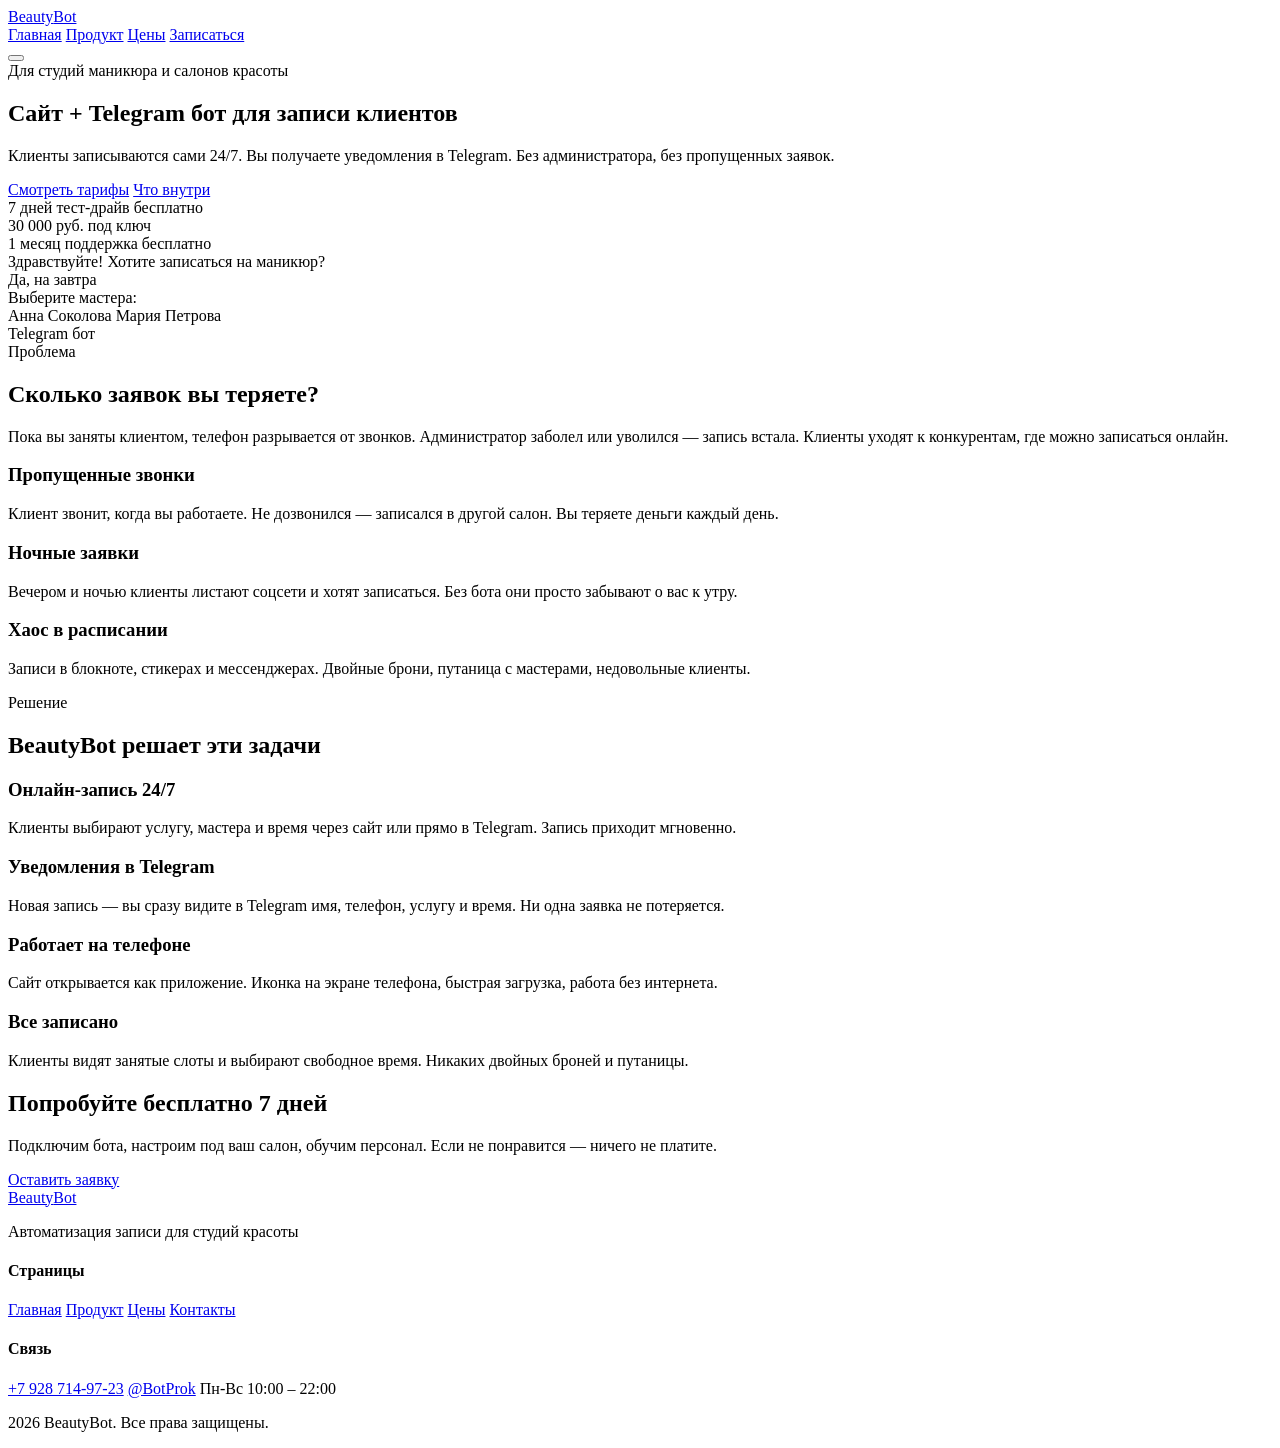
==== index.html @ d637eea0 "Create index.html" ====
<!DOCTYPE html>
<html lang="ru">
<head>
    <meta charset="UTF-8">
    <meta name="viewport" content="width=device-width, initial-scale=1.0, maximum-scale=5.0, user-scalable=yes">
    <title>BeautyBot — Сайт и бот для студии маникюра</title>
    <meta name="description" content="Готовое решение для студий маникюра: сайт + Telegram бот + онлайн-запись. От 30 000 руб. под ключ.">
    <link rel="preconnect" href="https://fonts.googleapis.com">
    <link rel="preconnect" href="https://fonts.gstatic.com" crossorigin>
    <link href="https://fonts.googleapis.com/css2?family=Inter:opsz,wght@14..32,300;14..32,400;14..32,500;14..32,600;14..32,700;14..32,800&display=swap" rel="stylesheet">
    <link rel="stylesheet" href="styles.css">
</head>
<body>
    <header class="header" id="header">
        <div class="container header__inner">
            <a href="index.html" class="logo">Beauty<span class="logo--accent">Bot</span></a>
            <nav class="nav" id="nav">
                <a href="index.html" class="nav__link active">Главная</a>
                <a href="product.html" class="nav__link">Продукт</a>
                <a href="pricing.html" class="nav__link">Цены</a>
                <a href="contact.html" class="nav__link nav__link--cta">Записаться</a>
            </nav>
            <button class="burger" id="burger" aria-label="Меню">
                <span></span><span></span><span></span>
            </button>
        </div>
    </header>

    <main>
        <!-- Hero Section -->
        <section class="hero">
            <div class="container hero__grid">
                <div class="hero__content">
                    <span class="hero__badge fade-up">Для студий маникюра и салонов красоты</span>
                    <h1 class="hero__title fade-up delay-1">Сайт + Telegram бот для записи клиентов</h1>
                    <p class="hero__text fade-up delay-2">Клиенты записываются сами 24/7. Вы получаете уведомления в Telegram. Без администратора, без пропущенных заявок.</p>
                    <div class="hero__actions fade-up delay-3">
                        <a href="pricing.html" class="btn btn--primary">Смотреть тарифы</a>
                        <a href="product.html" class="btn btn--outline">Что внутри</a>
                    </div>
                    <div class="hero__stats fade-up delay-4">
                        <div class="hero__stat">
                            <span class="hero__stat-num">7 дней</span>
                            <span class="hero__stat-label">тест-драйв бесплатно</span>
                        </div>
                        <div class="hero__stat">
                            <span class="hero__stat-num">30 000 руб.</span>
                            <span class="hero__stat-label">под ключ</span>
                        </div>
                        <div class="hero__stat">
                            <span class="hero__stat-num">1 месяц</span>
                            <span class="hero__stat-label">поддержка бесплатно</span>
                        </div>
                    </div>
                </div>
                <div class="hero__visual fade-up delay-2">
                    <div class="hero__mockup">
                        <div class="mockup-phone">
                            <div class="mockup-screen">
                                <div class="mockup-topbar"></div>
                                <div class="mockup-chat">
                                    <div class="mockup-msg mockup-msg--bot">Здравствуйте! Хотите записаться на маникюр?</div>
                                    <div class="mockup-msg mockup-msg--user">Да, на завтра</div>
                                    <div class="mockup-msg mockup-msg--bot">Выберите мастера:</div>
                                    <div class="mockup-msg mockup-msg--bot mockup-msg--options">
                                        <span>Анна Соколова</span>
                                        <span>Мария Петрова</span>
                                    </div>
                                </div>
                            </div>
                        </div>
                        <div class="mockup-badge">Telegram бот</div>
                    </div>
                </div>
            </div>
        </section>

        <!-- Problems Section -->
        <section class="section">
            <div class="container">
                <div class="section__header fade-up">
                    <span class="section__tag">Проблема</span>
                    <h2 class="section__title">Сколько заявок вы теряете?</h2>
                    <p class="section__subtitle">Пока вы заняты клиентом, телефон разрывается от звонков. Администратор заболел или уволился — запись встала. Клиенты уходят к конкурентам, где можно записаться онлайн.</p>
                </div>
                <div class="problems-grid fade-up">
                    <div class="problem-card">
                        <h3 class="problem-card__title">Пропущенные звонки</h3>
                        <p>Клиент звонит, когда вы работаете. Не дозвонился — записался в другой салон. Вы теряете деньги каждый день.</p>
                    </div>
                    <div class="problem-card">
                        <h3 class="problem-card__title">Ночные заявки</h3>
                        <p>Вечером и ночью клиенты листают соцсети и хотят записаться. Без бота они просто забывают о вас к утру.</p>
                    </div>
                    <div class="problem-card">
                        <h3 class="problem-card__title">Хаос в расписании</h3>
                        <p>Записи в блокноте, стикерах и мессенджерах. Двойные брони, путаница с мастерами, недовольные клиенты.</p>
                    </div>
                </div>
            </div>
        </section>

        <!-- Solution Section -->
        <section class="section section--dark">
            <div class="container">
                <div class="section__header fade-up">
                    <span class="section__tag section__tag--light">Решение</span>
                    <h2 class="section__title section__title--light">BeautyBot решает эти задачи</h2>
                </div>
                <div class="features-grid fade-up">
                    <div class="feature-card">
                        <h3>Онлайн-запись 24/7</h3>
                        <p>Клиенты выбирают услугу, мастера и время через сайт или прямо в Telegram. Запись приходит мгновенно.</p>
                    </div>
                    <div class="feature-card">
                        <h3>Уведомления в Telegram</h3>
                        <p>Новая запись — вы сразу видите в Telegram имя, телефон, услугу и время. Ни одна заявка не потеряется.</p>
                    </div>
                    <div class="feature-card">
                        <h3>Работает на телефоне</h3>
                        <p>Сайт открывается как приложение. Иконка на экране телефона, быстрая загрузка, работа без интернета.</p>
                    </div>
                    <div class="feature-card">
                        <h3>Все записано</h3>
                        <p>Клиенты видят занятые слоты и выбирают свободное время. Никаких двойных броней и путаницы.</p>
                    </div>
                </div>
            </div>
        </section>

        <!-- CTA Section -->
        <section class="section">
            <div class="container">
                <div class="cta-block fade-up">
                    <h2 class="cta-block__title">Попробуйте бесплатно 7 дней</h2>
                    <p class="cta-block__text">Подключим бота, настроим под ваш салон, обучим персонал. Если не понравится — ничего не платите.</p>
                    <a href="contact.html" class="btn btn--primary btn--lg">Оставить заявку</a>
                </div>
            </div>
        </section>
    </main>

    <footer class="footer">
        <div class="container footer__inner">
            <div class="footer__brand">
                <a href="index.html" class="logo">Beauty<span class="logo--accent">Bot</span></a>
                <p>Автоматизация записи для студий красоты</p>
            </div>
            <div class="footer__links">
                <div class="footer__col">
                    <h4>Страницы</h4>
                    <a href="index.html">Главная</a>
                    <a href="product.html">Продукт</a>
                    <a href="pricing.html">Цены</a>
                    <a href="contact.html">Контакты</a>
                </div>
                <div class="footer__col">
                    <h4>Связь</h4>
                    <a href="tel:+79287149723">+7 928 714-97-23</a>
                    <a href="https://t.me/BotProk" target="_blank">@BotProk</a>
                    <span>Пн-Вс 10:00 – 22:00</span>
                </div>
            </div>
        </div>
        <div class="footer__bottom">
            <div class="container">
                <p>2026 BeautyBot. Все права защищены.</p>
            </div>
        </div>
    </footer>

    <script src="script.js"></script>
</body>
</html>
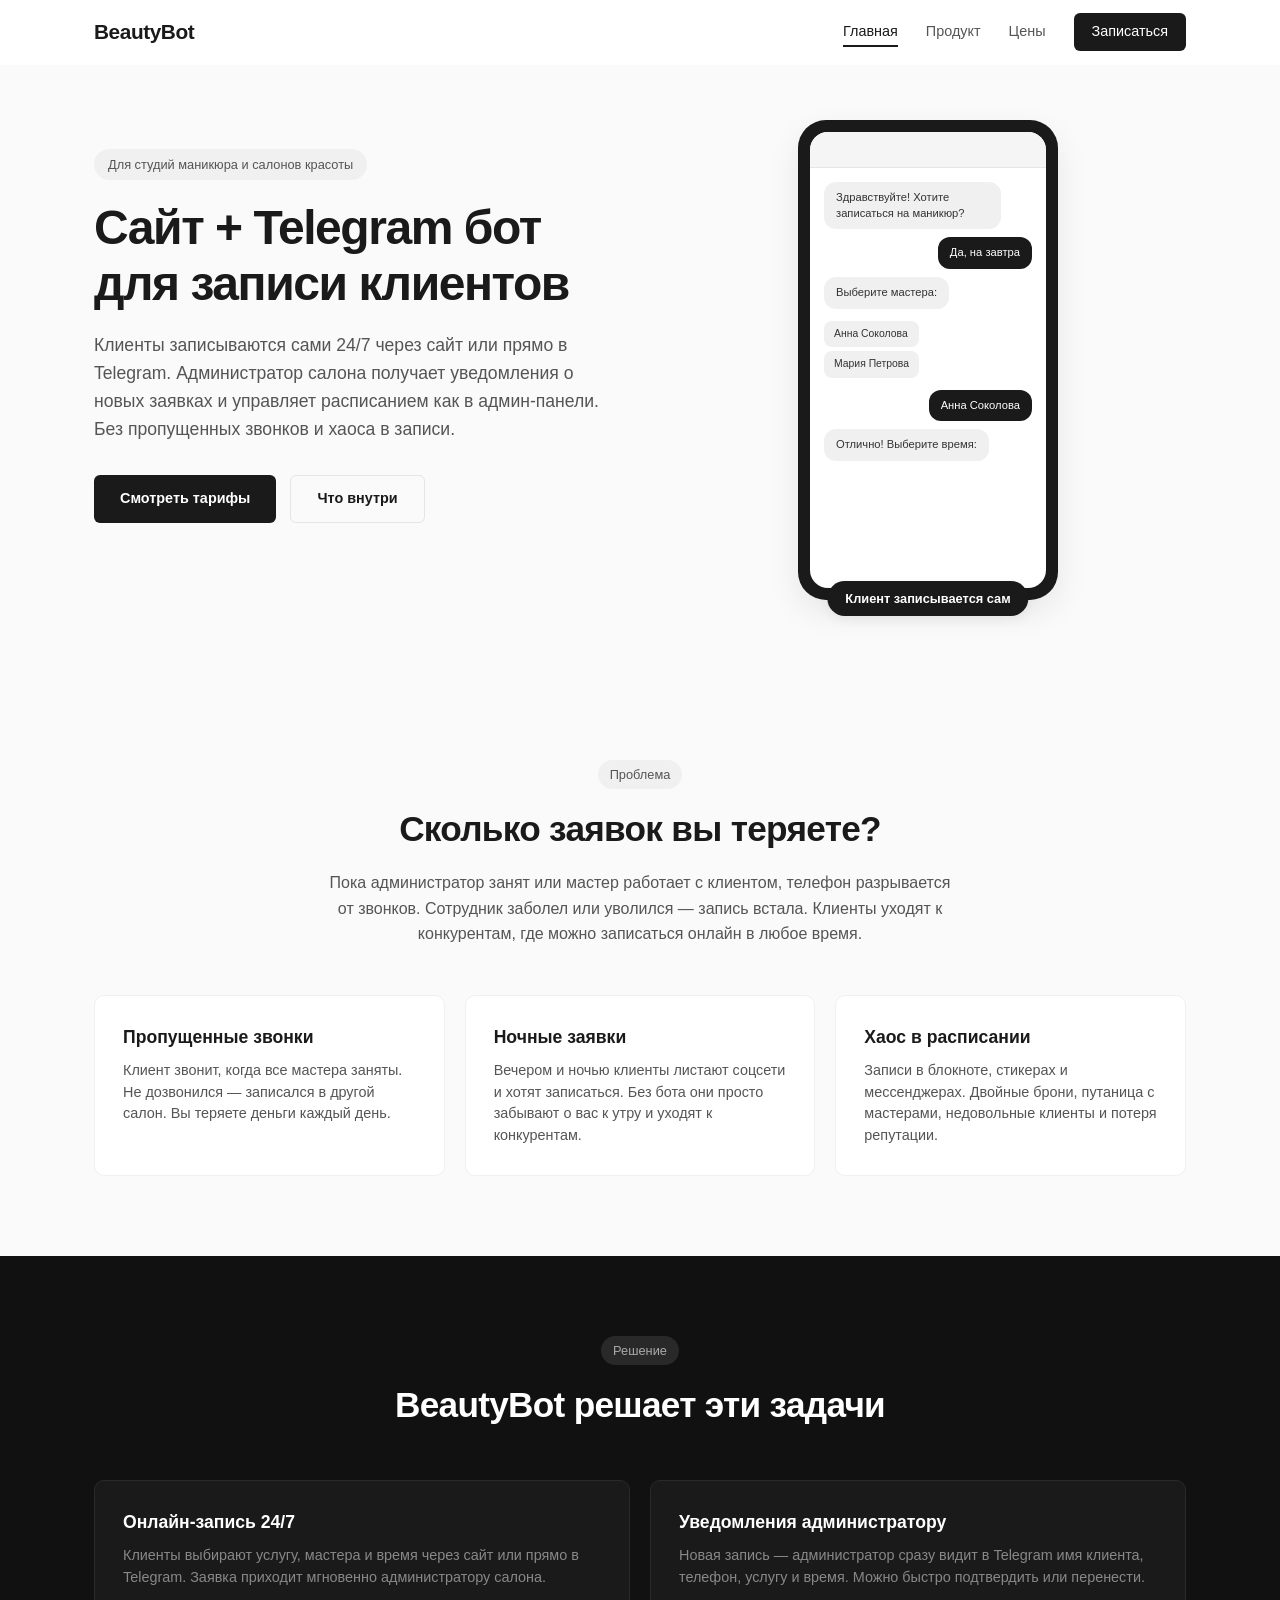
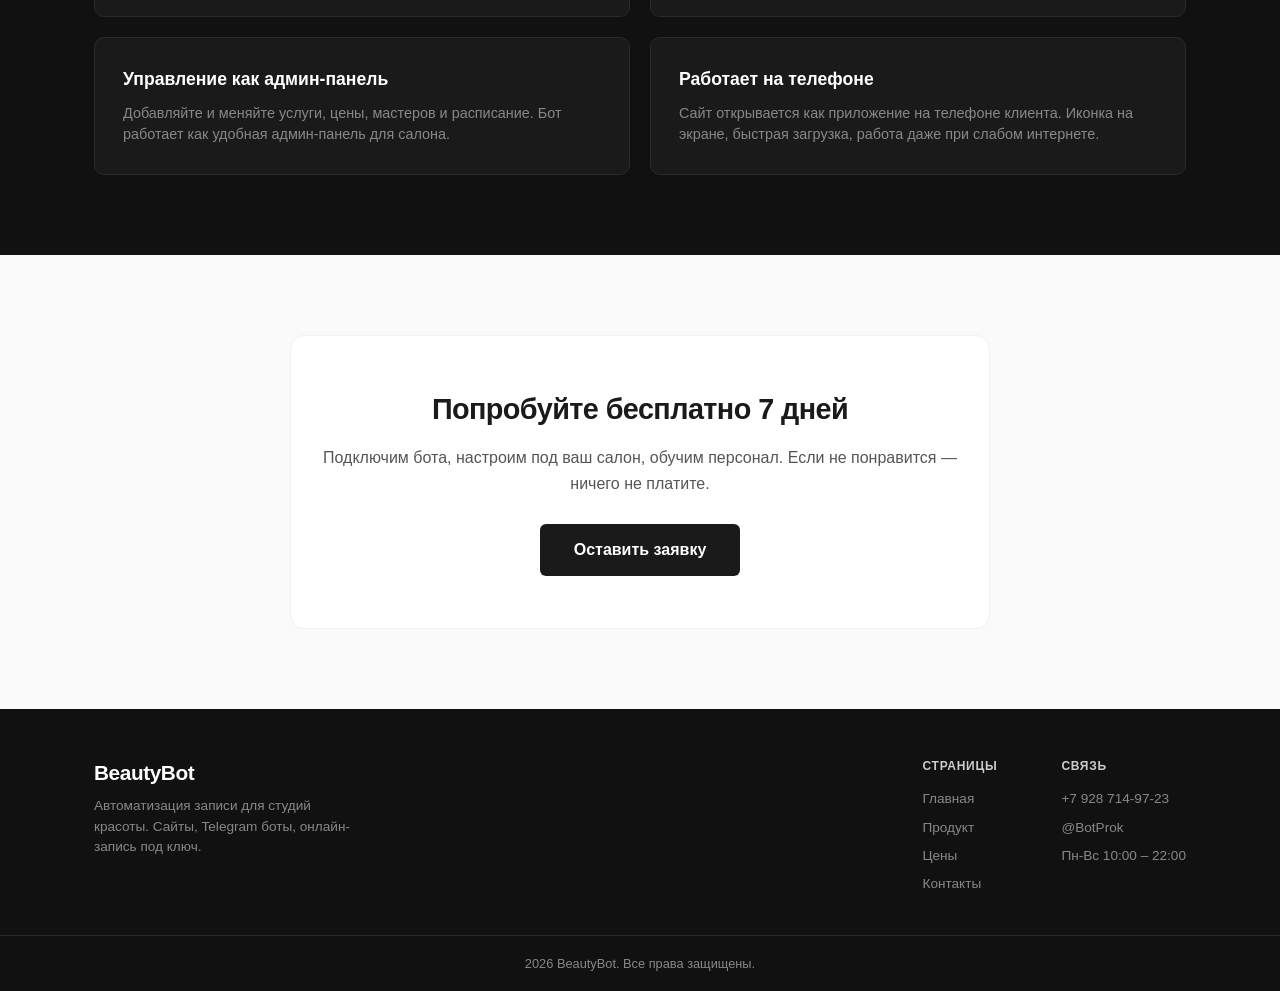
==== commit db93593e: "Update index.html" ====
--- a/index.html
+++ b/index.html
@@ -32,25 +32,11 @@
             <div class="container hero__grid">
                 <div class="hero__content">
                     <span class="hero__badge fade-up">Для студий маникюра и салонов красоты</span>
-                    <h1 class="hero__title fade-up delay-1">Сайт + Telegram бот для записи клиентов</h1>
-                    <p class="hero__text fade-up delay-2">Клиенты записываются сами 24/7. Вы получаете уведомления в Telegram. Без администратора, без пропущенных заявок.</p>
+                    <h1 class="hero__title fade-up delay-1">Сайт + Telegram бот<br>для записи клиентов</h1>
+                    <p class="hero__text fade-up delay-2">Клиенты записываются сами 24/7 через сайт или прямо в Telegram. Администратор салона получает уведомления о новых заявках и управляет расписанием как в админ-панели. Без пропущенных звонков и хаоса в записи.</p>
                     <div class="hero__actions fade-up delay-3">
                         <a href="pricing.html" class="btn btn--primary">Смотреть тарифы</a>
                         <a href="product.html" class="btn btn--outline">Что внутри</a>
-                    </div>
-                    <div class="hero__stats fade-up delay-4">
-                        <div class="hero__stat">
-                            <span class="hero__stat-num">7 дней</span>
-                            <span class="hero__stat-label">тест-драйв бесплатно</span>
-                        </div>
-                        <div class="hero__stat">
-                            <span class="hero__stat-num">30 000 руб.</span>
-                            <span class="hero__stat-label">под ключ</span>
-                        </div>
-                        <div class="hero__stat">
-                            <span class="hero__stat-num">1 месяц</span>
-                            <span class="hero__stat-label">поддержка бесплатно</span>
-                        </div>
                     </div>
                 </div>
                 <div class="hero__visual fade-up delay-2">
@@ -66,10 +52,12 @@
                                         <span>Анна Соколова</span>
                                         <span>Мария Петрова</span>
                                     </div>
+                                    <div class="mockup-msg mockup-msg--user">Анна Соколова</div>
+                                    <div class="mockup-msg mockup-msg--bot">Отлично! Выберите время:</div>
                                 </div>
                             </div>
                         </div>
-                        <div class="mockup-badge">Telegram бот</div>
+                        <div class="mockup-badge">Клиент записывается сам</div>
                     </div>
                 </div>
             </div>
@@ -81,20 +69,20 @@
                 <div class="section__header fade-up">
                     <span class="section__tag">Проблема</span>
                     <h2 class="section__title">Сколько заявок вы теряете?</h2>
-                    <p class="section__subtitle">Пока вы заняты клиентом, телефон разрывается от звонков. Администратор заболел или уволился — запись встала. Клиенты уходят к конкурентам, где можно записаться онлайн.</p>
+                    <p class="section__subtitle">Пока администратор занят или мастер работает с клиентом, телефон разрывается от звонков. Сотрудник заболел или уволился — запись встала. Клиенты уходят к конкурентам, где можно записаться онлайн в любое время.</p>
                 </div>
                 <div class="problems-grid fade-up">
                     <div class="problem-card">
                         <h3 class="problem-card__title">Пропущенные звонки</h3>
-                        <p>Клиент звонит, когда вы работаете. Не дозвонился — записался в другой салон. Вы теряете деньги каждый день.</p>
+                        <p>Клиент звонит, когда все мастера заняты. Не дозвонился — записался в другой салон. Вы теряете деньги каждый день.</p>
                     </div>
                     <div class="problem-card">
                         <h3 class="problem-card__title">Ночные заявки</h3>
-                        <p>Вечером и ночью клиенты листают соцсети и хотят записаться. Без бота они просто забывают о вас к утру.</p>
+                        <p>Вечером и ночью клиенты листают соцсети и хотят записаться. Без бота они просто забывают о вас к утру и уходят к конкурентам.</p>
                     </div>
                     <div class="problem-card">
                         <h3 class="problem-card__title">Хаос в расписании</h3>
-                        <p>Записи в блокноте, стикерах и мессенджерах. Двойные брони, путаница с мастерами, недовольные клиенты.</p>
+                        <p>Записи в блокноте, стикерах и мессенджерах. Двойные брони, путаница с мастерами, недовольные клиенты и потеря репутации.</p>
                     </div>
                 </div>
             </div>
@@ -110,19 +98,19 @@
                 <div class="features-grid fade-up">
                     <div class="feature-card">
                         <h3>Онлайн-запись 24/7</h3>
-                        <p>Клиенты выбирают услугу, мастера и время через сайт или прямо в Telegram. Запись приходит мгновенно.</p>
+                        <p>Клиенты выбирают услугу, мастера и время через сайт или прямо в Telegram. Заявка приходит мгновенно администратору салона.</p>
                     </div>
                     <div class="feature-card">
-                        <h3>Уведомления в Telegram</h3>
-                        <p>Новая запись — вы сразу видите в Telegram имя, телефон, услугу и время. Ни одна заявка не потеряется.</p>
+                        <h3>Уведомления администратору</h3>
+                        <p>Новая запись — администратор сразу видит в Telegram имя клиента, телефон, услугу и время. Можно быстро подтвердить или перенести.</p>
+                    </div>
+                    <div class="feature-card">
+                        <h3>Управление как админ-панель</h3>
+                        <p>Добавляйте и меняйте услуги, цены, мастеров и расписание. Бот работает как удобная админ-панель для салона.</p>
                     </div>
                     <div class="feature-card">
                         <h3>Работает на телефоне</h3>
-                        <p>Сайт открывается как приложение. Иконка на экране телефона, быстрая загрузка, работа без интернета.</p>
-                    </div>
-                    <div class="feature-card">
-                        <h3>Все записано</h3>
-                        <p>Клиенты видят занятые слоты и выбирают свободное время. Никаких двойных броней и путаницы.</p>
+                        <p>Сайт открывается как приложение на телефоне клиента. Иконка на экране, быстрая загрузка, работа даже при слабом интернете.</p>
                     </div>
                 </div>
             </div>
@@ -143,8 +131,8 @@
     <footer class="footer">
         <div class="container footer__inner">
             <div class="footer__brand">
-                <a href="index.html" class="logo">Beauty<span class="logo--accent">Bot</span></a>
-                <p>Автоматизация записи для студий красоты</p>
+                <a href="index.html" class="logo footer__logo">Beauty<span class="logo--accent-footer">Bot</span></a>
+                <p>Автоматизация записи для студий красоты. Сайты, Telegram боты, онлайн-запись под ключ.</p>
             </div>
             <div class="footer__links">
                 <div class="footer__col">
--- a/styles.css
+++ b/styles.css
@@ -0,0 +1,1161 @@
+/* ============================================
+   BeautyBot — Основной CSS (общий для всех страниц)
+   ============================================ */
+
+/* --- Reset & Base --- */
+*,
+*::before,
+*::after {
+    margin: 0;
+    padding: 0;
+    box-sizing: border-box;
+}
+
+:root {
+    /* Colors */
+    --color-bg: #FAFAFA;
+    --color-surface: #FFFFFF;
+    --color-text: #1A1A1A;
+    --color-text-secondary: #555555;
+    --color-text-muted: #888888;
+    --color-border: #E5E5E5;
+    --color-border-light: #F0F0F0;
+    --color-accent: #1A1A1A;
+    --color-accent-hover: #333333;
+    --color-dark-bg: #111111;
+    --color-dark-surface: #1A1A1A;
+    --color-dark-text: #CCCCCC;
+    --color-dark-text-muted: #888888;
+    --color-dark-border: #2A2A2A;
+    --color-success: #2E7D32;
+    --color-success-bg: #E8F5E9;
+    --color-error: #C0392B;
+    --color-error-bg: #FFF0F0;
+
+    /* Typography */
+    --font-family: 'Inter', -apple-system, BlinkMacSystemFont, sans-serif;
+
+    /* Spacing */
+    --container-max: 1140px;
+    --container-padding: 24px;
+    --section-gap: 80px;
+
+    /* Effects */
+    --radius-sm: 6px;
+    --radius: 10px;
+    --radius-lg: 14px;
+    --radius-xl: 20px;
+    --transition: 0.25s cubic-bezier(0.4, 0, 0.2, 1);
+    --shadow-sm: 0 1px 3px rgba(0, 0, 0, 0.04);
+    --shadow: 0 4px 12px rgba(0, 0, 0, 0.06);
+    --shadow-lg: 0 12px 32px rgba(0, 0, 0, 0.08);
+}
+
+html {
+    font-size: 16px;
+    -webkit-font-smoothing: antialiased;
+    -moz-osx-font-smoothing: grayscale;
+    scroll-behavior: smooth;
+}
+
+body {
+    font-family: var(--font-family);
+    background: var(--color-bg);
+    color: var(--color-text);
+    line-height: 1.5;
+    display: flex;
+    flex-direction: column;
+    min-height: 100vh;
+}
+
+.container {
+    max-width: var(--container-max);
+    margin: 0 auto;
+    padding: 0 var(--container-padding);
+    width: 100%;
+}
+
+/* --- Header --- */
+.header {
+    position: fixed;
+    top: 0;
+    left: 0;
+    right: 0;
+    z-index: 100;
+    background: rgba(255, 255, 255, 0.92);
+    backdrop-filter: blur(12px);
+    -webkit-backdrop-filter: blur(12px);
+    border-bottom: 1px solid transparent;
+    transition: all var(--transition);
+}
+
+.header.scrolled {
+    border-bottom-color: var(--color-border-light);
+    box-shadow: var(--shadow-sm);
+}
+
+.header__inner {
+    display: flex;
+    justify-content: space-between;
+    align-items: center;
+    height: 64px;
+}
+
+.logo {
+    font-size: 1.3rem;
+    font-weight: 700;
+    letter-spacing: -0.02em;
+    color: var(--color-text);
+    text-decoration: none;
+    transition: opacity var(--transition);
+    white-space: nowrap;
+    z-index: 101;
+}
+
+.logo--accent {
+    color: var(--color-accent);
+    font-weight: 800;
+}
+
+.logo:hover {
+    opacity: 0.75;
+}
+
+/* --- Navigation --- */
+.nav {
+    display: flex;
+    gap: 28px;
+    align-items: center;
+}
+
+.nav__link {
+    color: var(--color-text-secondary);
+    text-decoration: none;
+    font-size: 0.9rem;
+    font-weight: 500;
+    transition: color var(--transition);
+    position: relative;
+    white-space: nowrap;
+}
+
+.nav__link::after {
+    content: '';
+    position: absolute;
+    bottom: -4px;
+    left: 0;
+    width: 0;
+    height: 1.5px;
+    background: var(--color-text);
+    transition: width var(--transition);
+}
+
+.nav__link:hover,
+.nav__link.active {
+    color: var(--color-text);
+}
+
+.nav__link:hover::after,
+.nav__link.active::after {
+    width: 100%;
+}
+
+.nav__link--cta {
+    padding: 8px 18px;
+    background: var(--color-accent);
+    color: #fff;
+    border-radius: var(--radius-sm);
+    transition: all var(--transition);
+}
+
+.nav__link--cta:hover {
+    background: var(--color-accent-hover);
+    color: #fff;
+}
+
+.nav__link--cta::after {
+    display: none;
+}
+
+/* --- Burger Menu --- */
+.burger {
+    display: none;
+    flex-direction: column;
+    gap: 5px;
+    cursor: pointer;
+    z-index: 101;
+    padding: 4px;
+    background: none;
+    border: none;
+    -webkit-tap-highlight-color: transparent;
+}
+
+.burger span {
+    display: block;
+    width: 24px;
+    height: 2px;
+    background: var(--color-text);
+    transition: all 0.3s ease;
+    transform-origin: center;
+    border-radius: 2px;
+}
+
+.burger.active span:nth-child(1) {
+    transform: translateY(7px) rotate(45deg);
+}
+
+.burger.active span:nth-child(2) {
+    opacity: 0;
+    transform: scaleX(0);
+}
+
+.burger.active span:nth-child(3) {
+    transform: translateY(-7px) rotate(-45deg);
+}
+
+/* --- Hero Section --- */
+.hero {
+    padding: 120px 0 80px;
+    overflow: hidden;
+}
+
+.hero__grid {
+    display: grid;
+    grid-template-columns: 1fr 1fr;
+    gap: 60px;
+    align-items: center;
+}
+
+.hero__content {
+    max-width: 560px;
+}
+
+.hero__badge {
+    display: inline-block;
+    padding: 6px 14px;
+    background: var(--color-border-light);
+    border-radius: 20px;
+    font-size: 0.8rem;
+    font-weight: 500;
+    color: var(--color-text-secondary);
+    margin-bottom: 20px;
+}
+
+.hero__title {
+    font-size: 3rem;
+    font-weight: 700;
+    letter-spacing: -0.03em;
+    line-height: 1.15;
+    margin-bottom: 20px;
+    color: var(--color-text);
+}
+
+.hero__text {
+    font-size: 1.1rem;
+    color: var(--color-text-secondary);
+    line-height: 1.6;
+    margin-bottom: 32px;
+}
+
+.hero__actions {
+    display: flex;
+    gap: 14px;
+    flex-wrap: wrap;
+    margin-bottom: 48px;
+}
+
+.hero__stats {
+    display: flex;
+    gap: 32px;
+}
+
+.hero__stat {
+    display: flex;
+    flex-direction: column;
+}
+
+.hero__stat-num {
+    font-size: 1.4rem;
+    font-weight: 700;
+    color: var(--color-text);
+}
+
+.hero__stat-label {
+    font-size: 0.8rem;
+    color: var(--color-text-muted);
+    margin-top: 2px;
+}
+
+/* Hero Visual */
+.hero__visual {
+    display: flex;
+    justify-content: center;
+    align-items: center;
+}
+
+.hero__mockup {
+    position: relative;
+}
+
+.mockup-phone {
+    width: 260px;
+    height: 480px;
+    background: #1A1A1A;
+    border-radius: 28px;
+    padding: 12px;
+    box-shadow: var(--shadow-lg);
+    position: relative;
+}
+
+.mockup-screen {
+    width: 100%;
+    height: 100%;
+    background: #fff;
+    border-radius: 18px;
+    overflow: hidden;
+    display: flex;
+    flex-direction: column;
+}
+
+.mockup-topbar {
+    height: 36px;
+    background: #F5F5F5;
+    border-bottom: 1px solid #E5E5E5;
+}
+
+.mockup-chat {
+    flex: 1;
+    padding: 14px;
+    display: flex;
+    flex-direction: column;
+    gap: 8px;
+    overflow: hidden;
+}
+
+.mockup-msg {
+    padding: 8px 12px;
+    border-radius: 12px;
+    font-size: 0.7rem;
+    max-width: 85%;
+    line-height: 1.4;
+}
+
+.mockup-msg--bot {
+    background: #F0F0F0;
+    align-self: flex-start;
+    color: #333;
+}
+
+.mockup-msg--user {
+    background: #1A1A1A;
+    color: #fff;
+    align-self: flex-end;
+}
+
+.mockup-msg--options {
+    display: flex;
+    flex-direction: column;
+    gap: 4px;
+    background: transparent;
+    padding: 4px 0;
+}
+
+.mockup-msg--options span {
+    padding: 6px 10px;
+    background: #F0F0F0;
+    border-radius: 8px;
+    font-size: 0.65rem;
+    cursor: pointer;
+}
+
+.mockup-badge {
+    position: absolute;
+    bottom: -16px;
+    left: 50%;
+    transform: translateX(-50%);
+    background: var(--color-accent);
+    color: #fff;
+    padding: 8px 18px;
+    border-radius: 20px;
+    font-size: 0.8rem;
+    font-weight: 600;
+    white-space: nowrap;
+    box-shadow: var(--shadow);
+}
+
+/* --- Buttons --- */
+.btn {
+    display: inline-flex;
+    align-items: center;
+    justify-content: center;
+    padding: 12px 26px;
+    font-size: 0.9rem;
+    font-weight: 600;
+    font-family: var(--font-family);
+    border: none;
+    border-radius: var(--radius-sm);
+    cursor: pointer;
+    transition: all var(--transition);
+    text-decoration: none;
+    white-space: nowrap;
+}
+
+.btn--primary {
+    background: var(--color-accent);
+    color: #fff;
+}
+
+.btn--primary:hover {
+    background: var(--color-accent-hover);
+    transform: translateY(-1px);
+    box-shadow: var(--shadow);
+}
+
+.btn--outline {
+    background: transparent;
+    color: var(--color-text);
+    border: 1.5px solid var(--color-border);
+}
+
+.btn--outline:hover {
+    border-color: var(--color-text);
+    background: #F5F5F5;
+}
+
+.btn--lg {
+    padding: 14px 34px;
+    font-size: 1rem;
+}
+
+.btn--block {
+    width: 100%;
+}
+
+/* --- Sections --- */
+.section {
+    padding: var(--section-gap) 0;
+}
+
+.section--dark {
+    background: var(--color-dark-bg);
+    color: #fff;
+}
+
+.section__header {
+    text-align: center;
+    margin-bottom: 48px;
+    max-width: 640px;
+    margin-left: auto;
+    margin-right: auto;
+}
+
+.section__tag {
+    display: inline-block;
+    padding: 5px 12px;
+    background: var(--color-border-light);
+    border-radius: 20px;
+    font-size: 0.8rem;
+    font-weight: 500;
+    color: var(--color-text-secondary);
+    margin-bottom: 14px;
+}
+
+.section__tag--light {
+    background: rgba(255, 255, 255, 0.1);
+    color: #aaa;
+}
+
+.section__title {
+    font-size: 2.2rem;
+    font-weight: 700;
+    letter-spacing: -0.02em;
+    margin-bottom: 14px;
+}
+
+.section__title--light {
+    color: #fff;
+}
+
+.section__subtitle {
+    font-size: 1rem;
+    color: var(--color-text-secondary);
+    line-height: 1.6;
+}
+
+.section__subtitle--light {
+    color: var(--color-dark-text-muted);
+}
+
+/* --- Problems Grid --- */
+.problems-grid {
+    display: grid;
+    grid-template-columns: repeat(3, 1fr);
+    gap: 20px;
+}
+
+.problem-card {
+    background: var(--color-surface);
+    border: 1px solid var(--color-border-light);
+    border-radius: var(--radius);
+    padding: 28px;
+    transition: all var(--transition);
+}
+
+.problem-card:hover {
+    border-color: var(--color-border);
+    box-shadow: var(--shadow);
+    transform: translateY(-2px);
+}
+
+.problem-card__title {
+    font-size: 1.1rem;
+    font-weight: 600;
+    margin-bottom: 10px;
+}
+
+.problem-card p {
+    font-size: 0.9rem;
+    color: var(--color-text-secondary);
+    line-height: 1.5;
+}
+
+/* --- Features Grid --- */
+.features-grid {
+    display: grid;
+    grid-template-columns: repeat(2, 1fr);
+    gap: 20px;
+}
+
+.feature-card {
+    background: var(--color-dark-surface);
+    border: 1px solid var(--color-dark-border);
+    border-radius: var(--radius);
+    padding: 28px;
+    transition: all var(--transition);
+}
+
+.feature-card:hover {
+    border-color: #444;
+    transform: translateY(-2px);
+}
+
+.feature-card h3 {
+    font-size: 1.1rem;
+    font-weight: 600;
+    margin-bottom: 10px;
+    color: #fff;
+}
+
+.feature-card p {
+    font-size: 0.9rem;
+    color: var(--color-dark-text-muted);
+    line-height: 1.5;
+}
+
+/* --- CTA Block --- */
+.cta-block {
+    text-align: center;
+    background: var(--color-surface);
+    border: 1px solid var(--color-border-light);
+    border-radius: var(--radius-lg);
+    padding: 52px 32px;
+    max-width: 700px;
+    margin: 0 auto;
+}
+
+.cta-block__title {
+    font-size: 1.8rem;
+    font-weight: 700;
+    letter-spacing: -0.02em;
+    margin-bottom: 14px;
+}
+
+.cta-block__text {
+    font-size: 1rem;
+    color: var(--color-text-secondary);
+    margin-bottom: 28px;
+    line-height: 1.6;
+}
+
+/* --- Page Header --- */
+.page-header {
+    padding: 120px 0 40px;
+    text-align: center;
+}
+
+.page-header__title {
+    font-size: 2.5rem;
+    font-weight: 700;
+    letter-spacing: -0.03em;
+    margin-bottom: 14px;
+}
+
+.page-header__text {
+    font-size: 1.05rem;
+    color: var(--color-text-secondary);
+    max-width: 500px;
+    margin: 0 auto;
+    line-height: 1.6;
+}
+
+/* --- Product Grid --- */
+.product-grid {
+    display: grid;
+    grid-template-columns: repeat(2, 1fr);
+    gap: 24px;
+}
+
+.product-card {
+    background: var(--color-surface);
+    border: 1px solid var(--color-border-light);
+    border-radius: var(--radius-lg);
+    padding: 32px;
+    transition: all var(--transition);
+}
+
+.product-card:hover {
+    border-color: var(--color-border);
+    box-shadow: var(--shadow);
+    transform: translateY(-2px);
+}
+
+.product-card__num {
+    font-size: 0.8rem;
+    font-weight: 700;
+    color: var(--color-text-muted);
+    margin-bottom: 12px;
+    letter-spacing: 0.05em;
+}
+
+.product-card__title {
+    font-size: 1.3rem;
+    font-weight: 600;
+    margin-bottom: 10px;
+}
+
+.product-card__desc {
+    font-size: 0.9rem;
+    color: var(--color-text-secondary);
+    line-height: 1.5;
+    margin-bottom: 18px;
+}
+
+.product-card__list {
+    list-style: none;
+}
+
+.product-card__list li {
+    position: relative;
+    padding-left: 16px;
+    font-size: 0.85rem;
+    color: var(--color-text-secondary);
+    margin-bottom: 6px;
+}
+
+.product-card__list li::before {
+    content: '';
+    position: absolute;
+    left: 0;
+    top: 8px;
+    width: 6px;
+    height: 6px;
+    background: var(--color-accent);
+    border-radius: 50%;
+}
+
+/* --- Steps Grid --- */
+.steps-grid {
+    display: grid;
+    grid-template-columns: repeat(5, 1fr);
+    gap: 16px;
+}
+
+.step-card {
+    background: var(--color-dark-surface);
+    border: 1px solid var(--color-dark-border);
+    border-radius: var(--radius);
+    padding: 24px 18px;
+    text-align: center;
+    transition: all var(--transition);
+}
+
+.step-card:hover {
+    border-color: #444;
+    transform: translateY(-2px);
+}
+
+.step-card__num {
+    width: 36px;
+    height: 36px;
+    background: var(--color-accent);
+    color: #fff;
+    border-radius: 50%;
+    display: flex;
+    align-items: center;
+    justify-content: center;
+    font-size: 0.85rem;
+    font-weight: 700;
+    margin: 0 auto 14px;
+}
+
+.step-card h3 {
+    font-size: 0.95rem;
+    font-weight: 600;
+    margin-bottom: 8px;
+    color: #fff;
+}
+
+.step-card p {
+    font-size: 0.8rem;
+    color: var(--color-dark-text-muted);
+    line-height: 1.4;
+}
+
+/* --- Pricing --- */
+.pricing-single {
+    max-width: 500px;
+    margin: 0 auto;
+}
+
+.pricing-grid {
+    display: grid;
+    grid-template-columns: repeat(2, 1fr);
+    gap: 24px;
+    max-width: 700px;
+    margin: 0 auto;
+}
+
+.pricing-card {
+    background: var(--color-surface);
+    border: 1px solid var(--color-border-light);
+    border-radius: var(--radius-lg);
+    overflow: hidden;
+    transition: all var(--transition);
+}
+
+.pricing-card:hover {
+    box-shadow: var(--shadow-lg);
+    transform: translateY(-3px);
+}
+
+.pricing-card--featured {
+    border-color: var(--color-accent);
+    box-shadow: var(--shadow);
+}
+
+.pricing-card__header {
+    padding: 28px 24px 20px;
+    text-align: center;
+    border-bottom: 1px solid var(--color-border-light);
+}
+
+.pricing-card__name {
+    font-size: 1rem;
+    font-weight: 600;
+    margin-bottom: 12px;
+}
+
+.pricing-card__price {
+    display: flex;
+    align-items: baseline;
+    justify-content: center;
+    gap: 4px;
+}
+
+.pricing-card__amount {
+    font-size: 2.5rem;
+    font-weight: 800;
+    letter-spacing: -0.02em;
+}
+
+.pricing-card__currency {
+    font-size: 0.9rem;
+    color: var(--color-text-muted);
+}
+
+.pricing-card__desc {
+    font-size: 0.8rem;
+    color: var(--color-text-muted);
+    margin-top: 6px;
+}
+
+.pricing-card__body {
+    padding: 24px;
+    text-align: center;
+}
+
+.pricing-card__features {
+    list-style: none;
+    text-align: left;
+    margin-bottom: 24px;
+}
+
+.pricing-card__features li {
+    position: relative;
+    padding-left: 20px;
+    font-size: 0.85rem;
+    color: var(--color-text-secondary);
+    margin-bottom: 10px;
+    line-height: 1.4;
+}
+
+.pricing-card__features li::before {
+    content: '';
+    position: absolute;
+    left: 0;
+    top: 5px;
+    width: 14px;
+    height: 14px;
+    background: var(--color-border-light);
+    border-radius: 50%;
+}
+
+.pricing-card__features li::after {
+    content: '';
+    position: absolute;
+    left: 4px;
+    top: 9px;
+    width: 6px;
+    height: 6px;
+    background: var(--color-accent);
+    border-radius: 50%;
+}
+
+/* --- FAQ --- */
+.faq-grid {
+    display: grid;
+    grid-template-columns: repeat(2, 1fr);
+    gap: 20px;
+}
+
+.faq-item {
+    background: var(--color-surface);
+    border: 1px solid var(--color-border-light);
+    border-radius: var(--radius);
+    padding: 24px;
+}
+
+.faq-item h3 {
+    font-size: 1rem;
+    font-weight: 600;
+    margin-bottom: 8px;
+}
+
+.faq-item p {
+    font-size: 0.85rem;
+    color: var(--color-text-secondary);
+    line-height: 1.5;
+}
+
+/* --- Contact Page --- */
+.contact-grid {
+    display: grid;
+    grid-template-columns: 1fr 1fr;
+    gap: 40px;
+    align-items: start;
+}
+
+.contact-info {
+    background: var(--color-surface);
+    border: 1px solid var(--color-border-light);
+    border-radius: var(--radius-lg);
+    padding: 32px;
+}
+
+.contact-info__title {
+    font-size: 1.3rem;
+    font-weight: 600;
+    margin-bottom: 8px;
+}
+
+.contact-info__text {
+    font-size: 0.9rem;
+    color: var(--color-text-secondary);
+    margin-bottom: 24px;
+}
+
+.contact-info__item {
+    margin-bottom: 18px;
+}
+
+.contact-info__label {
+    display: block;
+    font-size: 0.8rem;
+    font-weight: 500;
+    color: var(--color-text-muted);
+    margin-bottom: 3px;
+}
+
+.contact-info__value {
+    font-size: 1rem;
+    font-weight: 500;
+    color: var(--color-text);
+    text-decoration: none;
+    transition: opacity var(--transition);
+}
+
+.contact-info__value[href]:hover {
+    opacity: 0.7;
+}
+
+.contact-info__note {
+    margin-top: 24px;
+    padding-top: 20px;
+    border-top: 1px solid var(--color-border-light);
+    font-size: 0.85rem;
+    color: var(--color-text-secondary);
+    line-height: 1.5;
+}
+
+.contact-form {
+    background: var(--color-surface);
+    border: 1px solid var(--color-border-light);
+    border-radius: var(--radius-lg);
+    padding: 32px;
+}
+
+.contact-form__title {
+    font-size: 1.3rem;
+    font-weight: 600;
+    margin-bottom: 8px;
+}
+
+.contact-form__text {
+    font-size: 0.9rem;
+    color: var(--color-text-secondary);
+    margin-bottom: 24px;
+}
+
+/* --- Form --- */
+.form__group {
+    margin-bottom: 18px;
+}
+
+.form__label {
+    display: block;
+    font-size: 0.85rem;
+    font-weight: 500;
+    margin-bottom: 6px;
+    color: var(--color-text);
+}
+
+.form__input,
+.form__textarea {
+    width: 100%;
+    padding: 12px 14px;
+    border: 1px solid var(--color-border-light);
+    border-radius: var(--radius-sm);
+    font-size: 0.95rem;
+    font-family: var(--font-family);
+    background: var(--color-surface);
+    color: var(--color-text);
+    outline: none;
+    transition: all var(--transition);
+}
+
+.form__input:focus,
+.form__textarea:focus {
+    border-color: var(--color-accent);
+    box-shadow: 0 0 0 3px rgba(0, 0, 0, 0.04);
+}
+
+.form__textarea {
+    min-height: 100px;
+    resize: vertical;
+}
+
+.form__status {
+    margin-top: 14px;
+    padding: 12px;
+    border-radius: var(--radius-sm);
+    font-size: 0.85rem;
+    font-weight: 500;
+    text-align: center;
+    display: none;
+}
+
+.form__status.success {
+    display: block;
+    background: var(--color-success-bg);
+    color: var(--color-success);
+}
+
+.form__status.error {
+    display: block;
+    background: var(--color-error-bg);
+    color: var(--color-error);
+}
+
+/* --- Footer --- */
+.footer {
+    background: var(--color-dark-bg);
+    padding: 48px 0 0;
+    margin-top: auto;
+}
+
+.footer__inner {
+    display: flex;
+    justify-content: space-between;
+    align-items: flex-start;
+    gap: 48px;
+    padding-bottom: 32px;
+}
+
+.footer__brand {
+    max-width: 260px;
+}
+
+.footer__brand .logo {
+    color: #fff;
+    display: block;
+    margin-bottom: 8px;
+}
+
+.footer__brand p {
+    color: var(--color-dark-text-muted);
+    font-size: 0.85rem;
+    line-height: 1.5;
+}
+
+.footer__links {
+    display: flex;
+    gap: 64px;
+}
+
+.footer__col h4 {
+    font-size: 0.75rem;
+    font-weight: 600;
+    text-transform: uppercase;
+    letter-spacing: 0.06em;
+    margin-bottom: 14px;
+    color: var(--color-dark-text);
+}
+
+.footer__col a,
+.footer__col span {
+    display: block;
+    color: var(--color-dark-text-muted);
+    text-decoration: none;
+    font-size: 0.85rem;
+    margin-bottom: 8px;
+    transition: color var(--transition);
+}
+
+.footer__col a:hover {
+    color: #fff;
+}
+
+.footer__bottom {
+    border-top: 1px solid var(--color-dark-border);
+    padding: 18px 0;
+    text-align: center;
+    font-size: 0.8rem;
+    color: var(--color-dark-text-muted);
+}
+
+/* --- Animations --- */
+.fade-up {
+    opacity: 0;
+    transform: translateY(24px);
+    transition: opacity 0.7s ease, transform 0.7s ease;
+}
+
+.fade-up.visible {
+    opacity: 1;
+    transform: translateY(0);
+}
+
+.delay-1 { transition-delay: 0.1s; }
+.delay-2 { transition-delay: 0.2s; }
+.delay-3 { transition-delay: 0.3s; }
+.delay-4 { transition-delay: 0.4s; }
+
+/* --- Responsive --- */
+@media (max-width: 1024px) {
+    .hero__title { font-size: 2.5rem; }
+    .section__title { font-size: 1.8rem; }
+    .steps-grid { grid-template-columns: repeat(3, 1fr); }
+    .footer__inner { gap: 32px; }
+    .footer__links { gap: 40px; }
+}
+
+@media (max-width: 900px) {
+    .hero__grid { grid-template-columns: 1fr; gap: 40px; }
+    .hero__visual { order: -1; }
+    .hero__mockup { transform: scale(0.85); }
+    .features-grid { grid-template-columns: 1fr 1fr; }
+    .product-grid { grid-template-columns: 1fr 1fr; }
+    .pricing-grid { max-width: 600px; }
+    .contact-grid { grid-template-columns: 1fr; gap: 24px; }
+}
+
+@media (max-width: 768px) {
+    .nav { 
+        display: none; 
+        position: fixed;
+        top: 0;
+        right: 0;
+        width: 280px;
+        height: 100vh;
+        background: var(--color-surface);
+        flex-direction: column;
+        padding: 80px 28px 28px;
+        gap: 6px;
+        border-left: 1px solid var(--color-border-light);
+        z-index: 100;
+    }
+    
+    .nav.open { display: flex; }
+    
+    .nav__link {
+        padding: 12px 14px;
+        border-radius: var(--radius-sm);
+    }
+    
+    .nav__link:hover {
+        background: var(--color-bg);
+    }
+    
+    .nav__link--cta {
+        text-align: center;
+        margin-top: 8px;
+    }
+    
+    .burger { display: flex; }
+    
+    .hero { padding: 100px 0 48px; }
+    .hero__title { font-size: 2rem; }
+    .hero__stats { gap: 20px; flex-wrap: wrap; }
+    
+    .problems-grid { grid-template-columns: 1fr; }
+    .features-grid { grid-template-columns: 1fr; }
+    .product-grid { grid-template-columns: 1fr; }
+    .steps-grid { grid-template-columns: 1fr; }
+    .faq-grid { grid-template-columns: 1fr; }
+    
+    .section { padding: 48px 0; }
+    .section__title { font-size: 1.6rem; }
+    .page-header { padding: 100px 0 28px; }
+    .page-header__title { font-size: 2rem; }
+    
+    .cta-block { padding: 36px 20px; }
+    .cta-block__title { font-size: 1.5rem; }
+    
+    .pricing-grid { grid-template-columns: 1fr; max-width: 400px; }
+    
+    .footer__inner { 
+        flex-direction: column; 
+        text-align: center; 
+        align-items: center;
+    }
+    .footer__brand { max-width: 100%; }
+    .footer__links { gap: 32px; }
+}
+
+@media (max-width: 420px) {
+    :root { --container-padding: 16px; }
+    .hero__title { font-size: 1.7rem; }
+    .hero__text { font-size: 0.95rem; }
+    .hero__actions { flex-direction: column; }
+    .hero__mockup { transform: scale(0.7); }
+    .footer__links { flex-direction: column; gap: 20px; text-align: center; }
+}
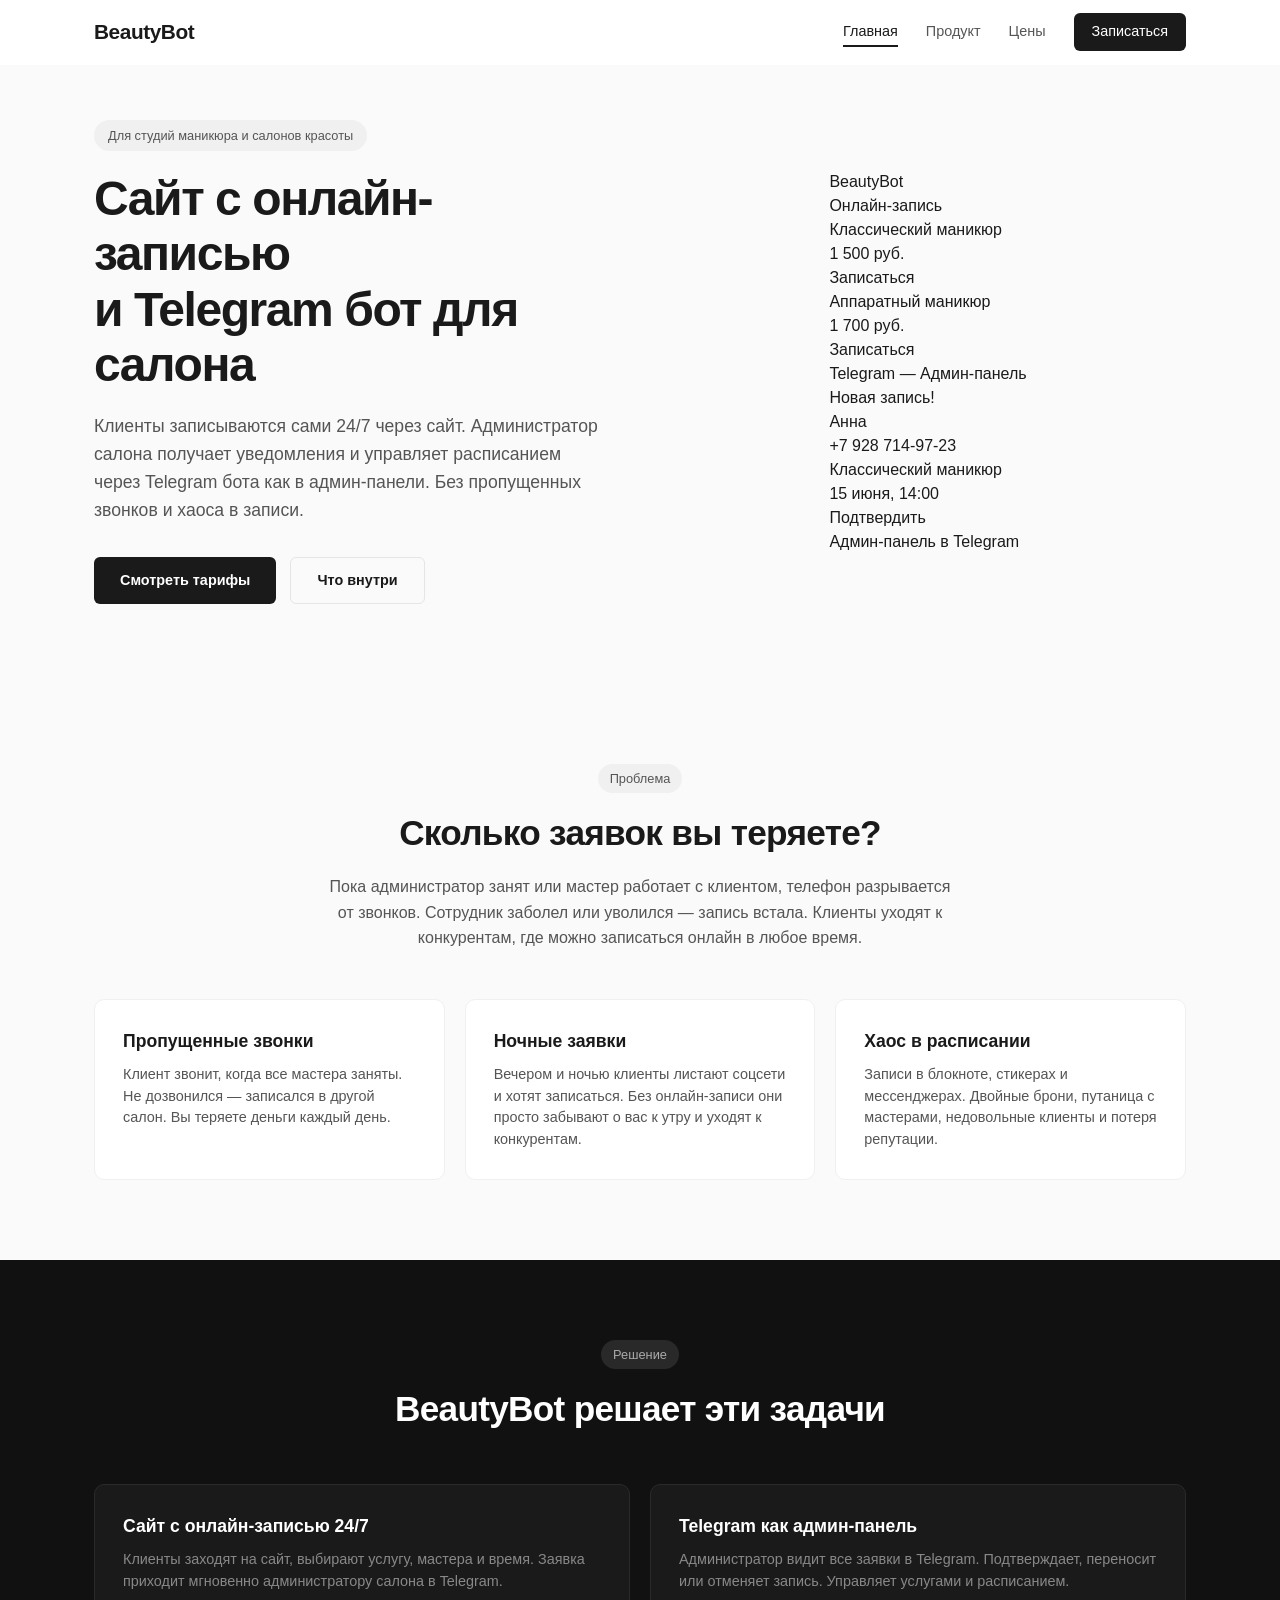
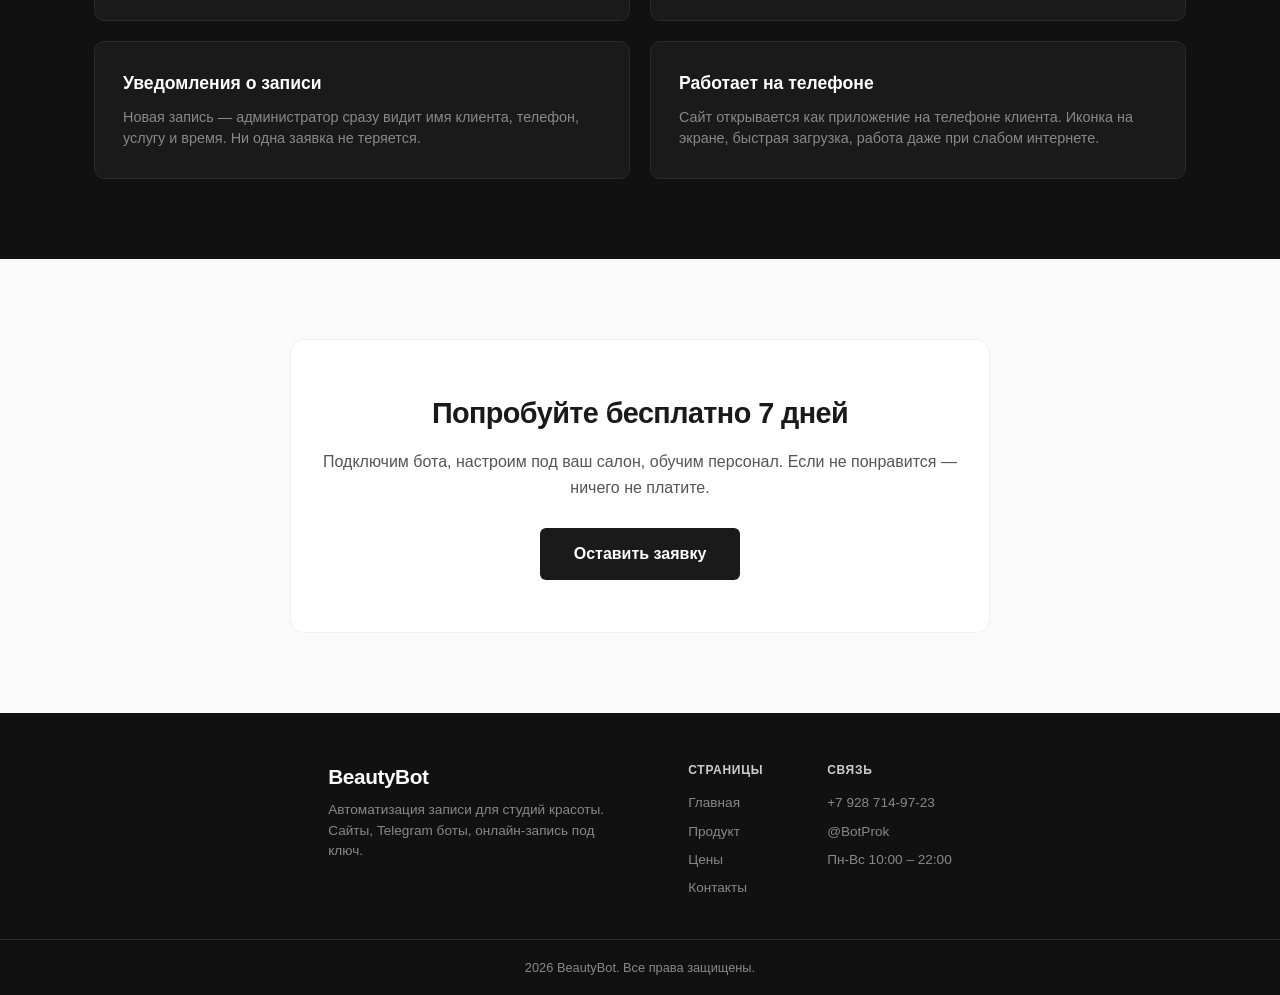
==== commit ac96ea5e: "Update index.html" ====
--- a/index.html
+++ b/index.html
@@ -32,32 +32,59 @@
             <div class="container hero__grid">
                 <div class="hero__content">
                     <span class="hero__badge fade-up">Для студий маникюра и салонов красоты</span>
-                    <h1 class="hero__title fade-up delay-1">Сайт + Telegram бот<br>для записи клиентов</h1>
-                    <p class="hero__text fade-up delay-2">Клиенты записываются сами 24/7 через сайт или прямо в Telegram. Администратор салона получает уведомления о новых заявках и управляет расписанием как в админ-панели. Без пропущенных звонков и хаоса в записи.</p>
+                    <h1 class="hero__title fade-up delay-1">Сайт с онлайн-записью<br>и Telegram бот для салона</h1>
+                    <p class="hero__text fade-up delay-2">Клиенты записываются сами 24/7 через сайт. Администратор салона получает уведомления и управляет расписанием через Telegram бота как в админ-панели. Без пропущенных звонков и хаоса в записи.</p>
                     <div class="hero__actions fade-up delay-3">
                         <a href="pricing.html" class="btn btn--primary">Смотреть тарифы</a>
                         <a href="product.html" class="btn btn--outline">Что внутри</a>
                     </div>
                 </div>
                 <div class="hero__visual fade-up delay-2">
-                    <div class="hero__mockup">
-                        <div class="mockup-phone">
-                            <div class="mockup-screen">
-                                <div class="mockup-topbar"></div>
-                                <div class="mockup-chat">
-                                    <div class="mockup-msg mockup-msg--bot">Здравствуйте! Хотите записаться на маникюр?</div>
-                                    <div class="mockup-msg mockup-msg--user">Да, на завтра</div>
-                                    <div class="mockup-msg mockup-msg--bot">Выберите мастера:</div>
-                                    <div class="mockup-msg mockup-msg--bot mockup-msg--options">
-                                        <span>Анна Соколова</span>
-                                        <span>Мария Петрова</span>
+                    <div class="hero__desktop-mockup">
+                        <div class="desktop-browser">
+                            <div class="desktop-browser__top">
+                                <span></span><span></span><span></span>
+                            </div>
+                            <div class="desktop-browser__content">
+                                <div class="desktop-site">
+                                    <div class="desktop-site__header">BeautyBot</div>
+                                    <div class="desktop-site__body">
+                                        <div class="desktop-site__title">Онлайн-запись</div>
+                                        <div class="desktop-site__grid">
+                                            <div class="desktop-site__card">
+                                                <div class="desktop-site__card-title">Классический маникюр</div>
+                                                <div class="desktop-site__card-price">1 500 руб.</div>
+                                                <div class="desktop-site__card-btn">Записаться</div>
+                                            </div>
+                                            <div class="desktop-site__card">
+                                                <div class="desktop-site__card-title">Аппаратный маникюр</div>
+                                                <div class="desktop-site__card-price">1 700 руб.</div>
+                                                <div class="desktop-site__card-btn">Записаться</div>
+                                            </div>
+                                        </div>
                                     </div>
-                                    <div class="mockup-msg mockup-msg--user">Анна Соколова</div>
-                                    <div class="mockup-msg mockup-msg--bot">Отлично! Выберите время:</div>
                                 </div>
                             </div>
                         </div>
-                        <div class="mockup-badge">Клиент записывается сам</div>
+                        <div class="hero__arrow">
+                            <div class="hero__arrow-line"></div>
+                            <div class="hero__arrow-head"></div>
+                        </div>
+                        <div class="hero__telegram-mockup">
+                            <div class="tg-phone">
+                                <div class="tg-phone__screen">
+                                    <div class="tg-phone__header">Telegram — Админ-панель</div>
+                                    <div class="tg-phone__chat">
+                                        <div class="tg-phone__msg tg-phone__msg--bot">Новая запись!</div>
+                                        <div class="tg-phone__msg tg-phone__msg--bot">
+                                            Анна<br>+7 928 714-97-23<br>Классический маникюр<br>15 июня, 14:00
+                                        </div>
+                                        <div class="tg-phone__msg tg-phone__msg--admin">Подтвердить</div>
+                                    </div>
+                                </div>
+                            </div>
+                            <div class="tg-badge">Админ-панель в Telegram</div>
+                        </div>
                     </div>
                 </div>
             </div>
@@ -78,7 +105,7 @@
                     </div>
                     <div class="problem-card">
                         <h3 class="problem-card__title">Ночные заявки</h3>
-                        <p>Вечером и ночью клиенты листают соцсети и хотят записаться. Без бота они просто забывают о вас к утру и уходят к конкурентам.</p>
+                        <p>Вечером и ночью клиенты листают соцсети и хотят записаться. Без онлайн-записи они просто забывают о вас к утру и уходят к конкурентам.</p>
                     </div>
                     <div class="problem-card">
                         <h3 class="problem-card__title">Хаос в расписании</h3>
@@ -97,16 +124,16 @@
                 </div>
                 <div class="features-grid fade-up">
                     <div class="feature-card">
-                        <h3>Онлайн-запись 24/7</h3>
-                        <p>Клиенты выбирают услугу, мастера и время через сайт или прямо в Telegram. Заявка приходит мгновенно администратору салона.</p>
+                        <h3>Сайт с онлайн-записью 24/7</h3>
+                        <p>Клиенты заходят на сайт, выбирают услугу, мастера и время. Заявка приходит мгновенно администратору салона в Telegram.</p>
                     </div>
                     <div class="feature-card">
-                        <h3>Уведомления администратору</h3>
-                        <p>Новая запись — администратор сразу видит в Telegram имя клиента, телефон, услугу и время. Можно быстро подтвердить или перенести.</p>
+                        <h3>Telegram как админ-панель</h3>
+                        <p>Администратор видит все заявки в Telegram. Подтверждает, переносит или отменяет запись. Управляет услугами и расписанием.</p>
                     </div>
                     <div class="feature-card">
-                        <h3>Управление как админ-панель</h3>
-                        <p>Добавляйте и меняйте услуги, цены, мастеров и расписание. Бот работает как удобная админ-панель для салона.</p>
+                        <h3>Уведомления о записи</h3>
+                        <p>Новая запись — администратор сразу видит имя клиента, телефон, услугу и время. Ни одна заявка не теряется.</p>
                     </div>
                     <div class="feature-card">
                         <h3>Работает на телефоне</h3>
--- a/styles.css
+++ b/styles.css
@@ -162,18 +162,23 @@
 .nav__link--cta {
     padding: 8px 18px;
     background: var(--color-accent);
-    color: #fff;
+    color: #fff !important;
     border-radius: var(--radius-sm);
     transition: all var(--transition);
 }
 
 .nav__link--cta:hover {
     background: var(--color-accent-hover);
-    color: #fff;
+    color: #fff !important;
 }
 
 .nav__link--cta::after {
     display: none;
+}
+
+.nav__link--cta.active {
+    background: var(--color-accent-hover);
+    color: #fff !important;
 }
 
 /* --- Burger Menu --- */
@@ -260,29 +265,6 @@
     display: flex;
     gap: 14px;
     flex-wrap: wrap;
-    margin-bottom: 48px;
-}
-
-.hero__stats {
-    display: flex;
-    gap: 32px;
-}
-
-.hero__stat {
-    display: flex;
-    flex-direction: column;
-}
-
-.hero__stat-num {
-    font-size: 1.4rem;
-    font-weight: 700;
-    color: var(--color-text);
-}
-
-.hero__stat-label {
-    font-size: 0.8rem;
-    color: var(--color-text-muted);
-    margin-top: 2px;
 }
 
 /* Hero Visual */
@@ -686,8 +668,8 @@
 .step-card__num {
     width: 36px;
     height: 36px;
-    background: var(--color-accent);
-    color: #fff;
+    background: #fff;
+    color: var(--color-text);
     border-radius: 50%;
     display: flex;
     align-items: center;
@@ -710,114 +692,171 @@
     line-height: 1.4;
 }
 
-/* --- Pricing --- */
-.pricing-single {
-    max-width: 500px;
-    margin: 0 auto;
-}
-
-.pricing-grid {
+/* --- Pricing Full Cards --- */
+.pricing-grid--two {
     display: grid;
     grid-template-columns: repeat(2, 1fr);
-    gap: 24px;
-    max-width: 700px;
+    gap: 28px;
+    max-width: 900px;
     margin: 0 auto;
 }
 
-.pricing-card {
+.pricing-full-card {
     background: var(--color-surface);
     border: 1px solid var(--color-border-light);
     border-radius: var(--radius-lg);
     overflow: hidden;
     transition: all var(--transition);
-}
-
-.pricing-card:hover {
+    position: relative;
+}
+
+.pricing-full-card:hover {
     box-shadow: var(--shadow-lg);
     transform: translateY(-3px);
 }
 
-.pricing-card--featured {
+.pricing-full-card--featured {
     border-color: var(--color-accent);
     box-shadow: var(--shadow);
 }
 
-.pricing-card__header {
-    padding: 28px 24px 20px;
+.pricing-full-card__badge {
+    position: absolute;
+    top: 16px;
+    right: 16px;
+    background: var(--color-accent);
+    color: #fff;
+    padding: 4px 12px;
+    border-radius: 20px;
+    font-size: 0.75rem;
+    font-weight: 600;
+}
+
+.pricing-full-card__header {
+    padding: 28px 24px 0;
     text-align: center;
+}
+
+.pricing-full-card__name {
+    font-size: 1.4rem;
+    font-weight: 700;
+    margin-bottom: 6px;
+}
+
+.pricing-full-card__subtitle {
+    font-size: 0.85rem;
+    color: var(--color-text-muted);
+    line-height: 1.4;
+}
+
+.pricing-full-card__section {
+    padding: 24px;
     border-bottom: 1px solid var(--color-border-light);
 }
 
-.pricing-card__name {
-    font-size: 1rem;
+.pricing-full-card__section--monthly {
+    background: #FAFAFA;
+}
+
+.pricing-full-card__section-label {
+    font-size: 0.75rem;
     font-weight: 600;
+    text-transform: uppercase;
+    letter-spacing: 0.05em;
+    color: var(--color-text-muted);
     margin-bottom: 12px;
 }
 
-.pricing-card__price {
+.pricing-full-card__price {
     display: flex;
     align-items: baseline;
-    justify-content: center;
     gap: 4px;
-}
-
-.pricing-card__amount {
-    font-size: 2.5rem;
+    margin-bottom: 16px;
+}
+
+.pricing-full-card__price--small {
+    margin-bottom: 12px;
+}
+
+.pricing-full-card__amount {
+    font-size: 2rem;
     font-weight: 800;
     letter-spacing: -0.02em;
 }
 
-.pricing-card__currency {
-    font-size: 0.9rem;
+.pricing-full-card__price--small .pricing-full-card__amount {
+    font-size: 1.6rem;
+}
+
+.pricing-full-card__currency {
+    font-size: 0.85rem;
     color: var(--color-text-muted);
 }
 
-.pricing-card__desc {
-    font-size: 0.8rem;
-    color: var(--color-text-muted);
-    margin-top: 6px;
-}
-
-.pricing-card__body {
-    padding: 24px;
-    text-align: center;
-}
-
-.pricing-card__features {
+.pricing-full-card__features {
     list-style: none;
-    text-align: left;
-    margin-bottom: 24px;
-}
-
-.pricing-card__features li {
+}
+
+.pricing-full-card__features li {
     position: relative;
-    padding-left: 20px;
+    padding-left: 18px;
     font-size: 0.85rem;
     color: var(--color-text-secondary);
-    margin-bottom: 10px;
+    margin-bottom: 8px;
     line-height: 1.4;
 }
 
-.pricing-card__features li::before {
+.pricing-full-card__features li::before {
     content: '';
     position: absolute;
     left: 0;
-    top: 5px;
-    width: 14px;
-    height: 14px;
+    top: 6px;
+    width: 12px;
+    height: 12px;
     background: var(--color-border-light);
     border-radius: 50%;
 }
 
-.pricing-card__features li::after {
+.pricing-full-card__features li::after {
     content: '';
     position: absolute;
     left: 4px;
-    top: 9px;
-    width: 6px;
-    height: 6px;
+    top: 10px;
+    width: 4px;
+    height: 4px;
     background: var(--color-accent);
     border-radius: 50%;
+}
+
+.pricing-full-card__footer {
+    padding: 20px 24px 24px;
+}
+
+/* --- Included Grid --- */
+.included-grid {
+    display: grid;
+    grid-template-columns: repeat(3, 1fr);
+    gap: 20px;
+}
+
+.included-item {
+    background: var(--color-dark-surface);
+    border: 1px solid var(--color-dark-border);
+    border-radius: var(--radius);
+    padding: 24px;
+}
+
+.included-item h3 {
+    font-size: 1rem;
+    font-weight: 600;
+    margin-bottom: 8px;
+    color: #fff;
+}
+
+.included-item p {
+    font-size: 0.85rem;
+    color: var(--color-dark-text-muted);
+    line-height: 1.5;
 }
 
 /* --- FAQ --- */
@@ -994,20 +1033,25 @@
 
 .footer__inner {
     display: flex;
-    justify-content: space-between;
+    justify-content: center;
     align-items: flex-start;
-    gap: 48px;
+    gap: 80px;
     padding-bottom: 32px;
 }
 
 .footer__brand {
-    max-width: 260px;
-}
-
-.footer__brand .logo {
-    color: #fff;
+    max-width: 280px;
+}
+
+.footer__logo {
+    color: #fff !important;
     display: block;
     margin-bottom: 8px;
+}
+
+.logo--accent-footer {
+    color: #fff !important;
+    font-weight: 800;
 }
 
 .footer__brand p {
@@ -1074,8 +1118,10 @@
     .hero__title { font-size: 2.5rem; }
     .section__title { font-size: 1.8rem; }
     .steps-grid { grid-template-columns: repeat(3, 1fr); }
-    .footer__inner { gap: 32px; }
+    .footer__inner { gap: 48px; }
     .footer__links { gap: 40px; }
+    .pricing-grid--two { gap: 20px; }
+    .included-grid { grid-template-columns: repeat(2, 1fr); }
 }
 
 @media (max-width: 900px) {
@@ -1084,8 +1130,9 @@
     .hero__mockup { transform: scale(0.85); }
     .features-grid { grid-template-columns: 1fr 1fr; }
     .product-grid { grid-template-columns: 1fr 1fr; }
-    .pricing-grid { max-width: 600px; }
+    .pricing-grid--two { grid-template-columns: 1fr; max-width: 500px; }
     .contact-grid { grid-template-columns: 1fr; gap: 24px; }
+    .included-grid { grid-template-columns: repeat(2, 1fr); }
 }
 
 @media (max-width: 768px) {
@@ -1124,13 +1171,13 @@
     
     .hero { padding: 100px 0 48px; }
     .hero__title { font-size: 2rem; }
-    .hero__stats { gap: 20px; flex-wrap: wrap; }
     
     .problems-grid { grid-template-columns: 1fr; }
     .features-grid { grid-template-columns: 1fr; }
     .product-grid { grid-template-columns: 1fr; }
     .steps-grid { grid-template-columns: 1fr; }
     .faq-grid { grid-template-columns: 1fr; }
+    .included-grid { grid-template-columns: 1fr; }
     
     .section { padding: 48px 0; }
     .section__title { font-size: 1.6rem; }
@@ -1140,14 +1187,15 @@
     .cta-block { padding: 36px 20px; }
     .cta-block__title { font-size: 1.5rem; }
     
-    .pricing-grid { grid-template-columns: 1fr; max-width: 400px; }
+    .pricing-grid--two { max-width: 400px; }
     
     .footer__inner { 
         flex-direction: column; 
         text-align: center; 
         align-items: center;
+        gap: 28px;
     }
-    .footer__brand { max-width: 100%; }
+    .footer__brand { max-width: 100%; text-align: center; }
     .footer__links { gap: 32px; }
 }
 
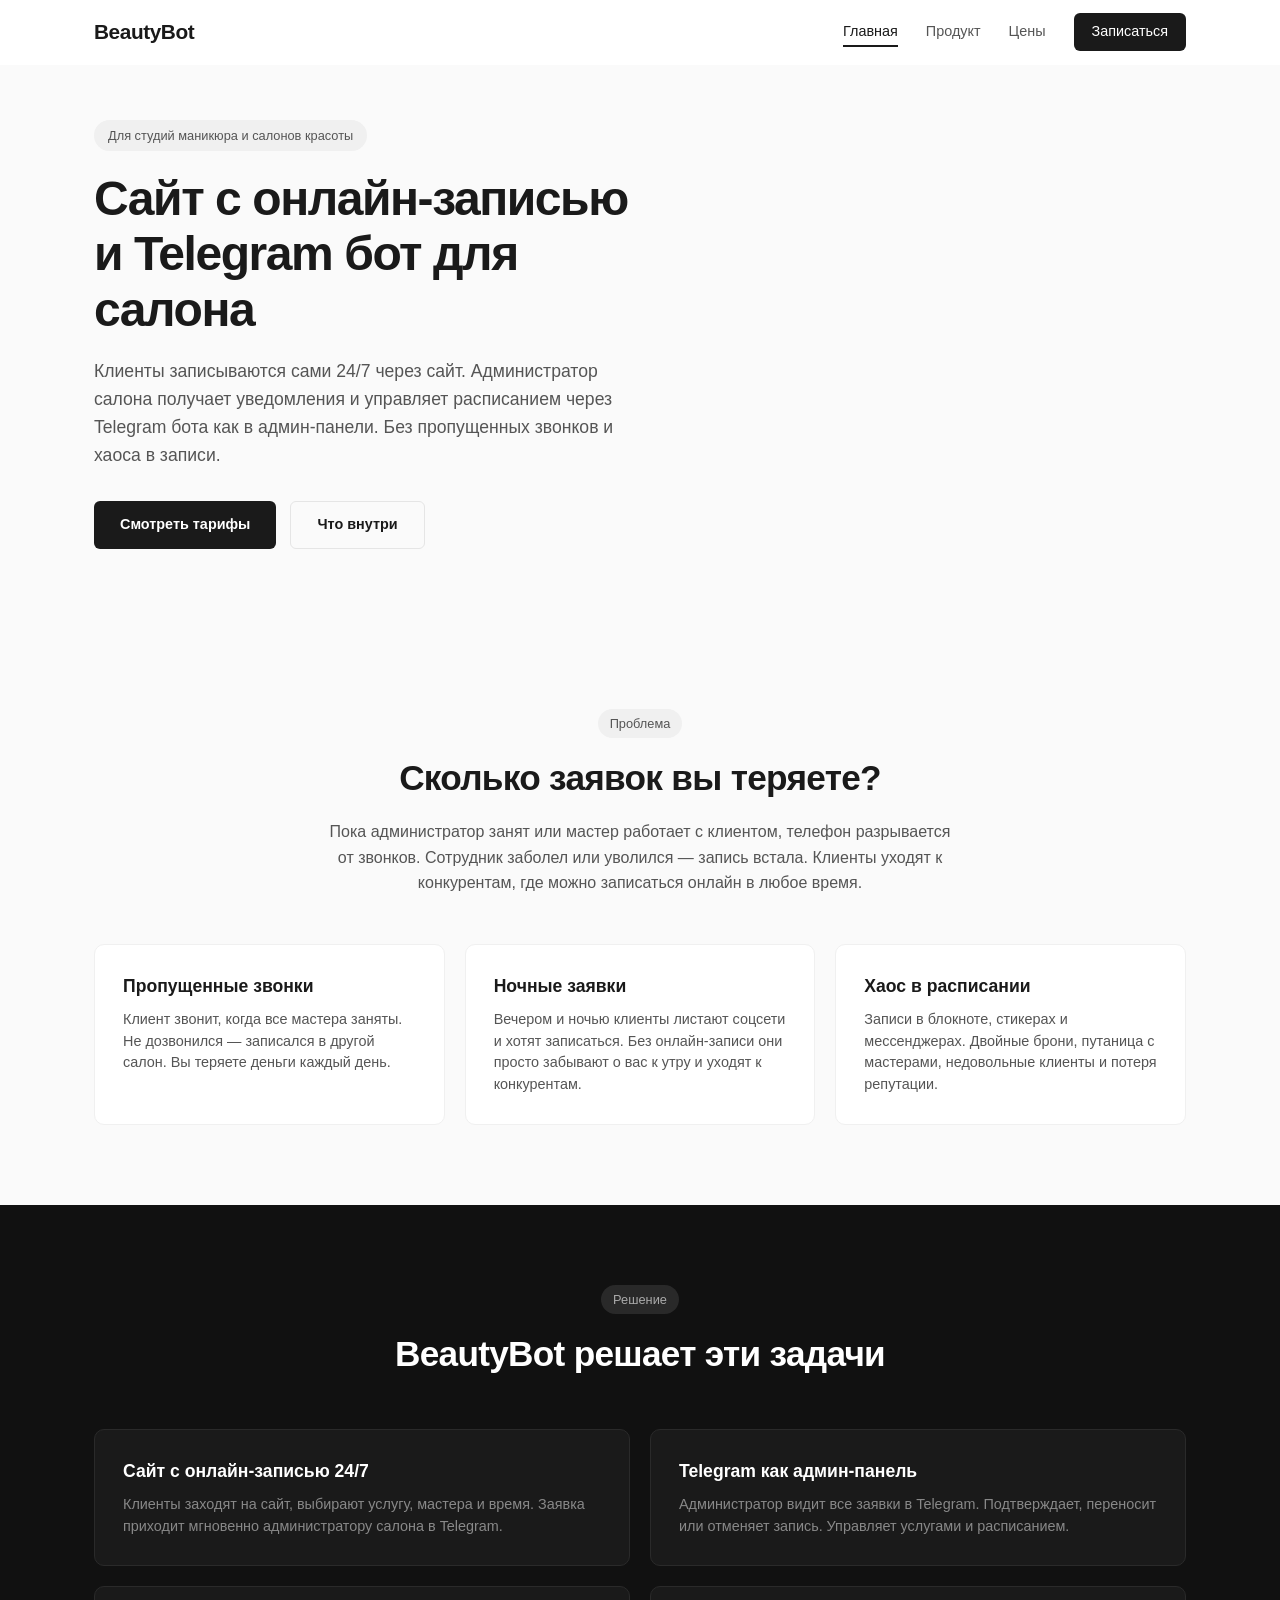
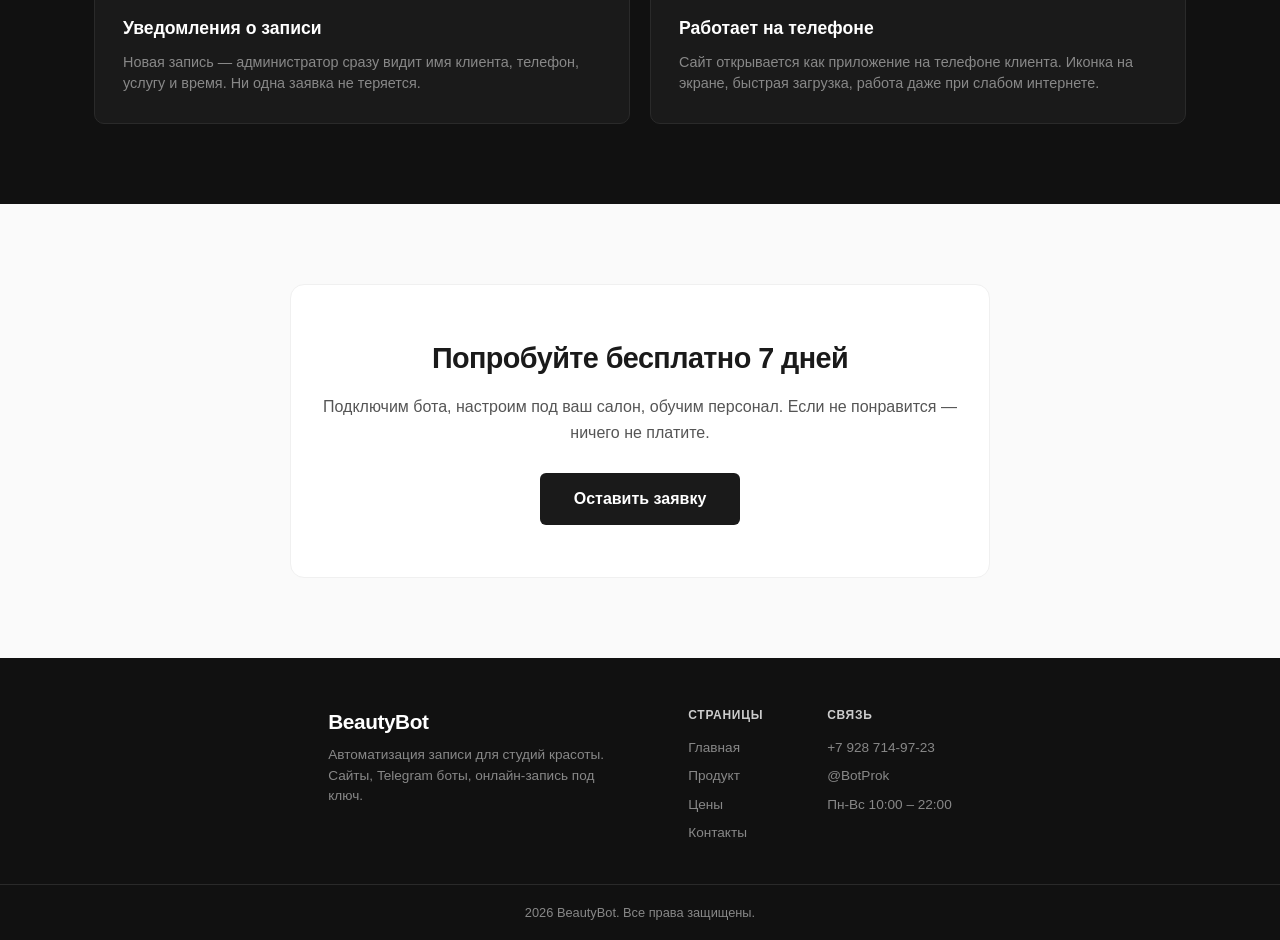
==== commit 4febe7b3: "Update index.html" ====
--- a/index.html
+++ b/index.html
@@ -28,63 +28,15 @@
 
     <main>
         <!-- Hero Section -->
-        <section class="hero">
-            <div class="container hero__grid">
-                <div class="hero__content">
+        <section class="hero hero--centered">
+            <div class="container">
+                <div class="hero__content hero__content--full">
                     <span class="hero__badge fade-up">Для студий маникюра и салонов красоты</span>
                     <h1 class="hero__title fade-up delay-1">Сайт с онлайн-записью<br>и Telegram бот для салона</h1>
                     <p class="hero__text fade-up delay-2">Клиенты записываются сами 24/7 через сайт. Администратор салона получает уведомления и управляет расписанием через Telegram бота как в админ-панели. Без пропущенных звонков и хаоса в записи.</p>
                     <div class="hero__actions fade-up delay-3">
                         <a href="pricing.html" class="btn btn--primary">Смотреть тарифы</a>
                         <a href="product.html" class="btn btn--outline">Что внутри</a>
-                    </div>
-                </div>
-                <div class="hero__visual fade-up delay-2">
-                    <div class="hero__desktop-mockup">
-                        <div class="desktop-browser">
-                            <div class="desktop-browser__top">
-                                <span></span><span></span><span></span>
-                            </div>
-                            <div class="desktop-browser__content">
-                                <div class="desktop-site">
-                                    <div class="desktop-site__header">BeautyBot</div>
-                                    <div class="desktop-site__body">
-                                        <div class="desktop-site__title">Онлайн-запись</div>
-                                        <div class="desktop-site__grid">
-                                            <div class="desktop-site__card">
-                                                <div class="desktop-site__card-title">Классический маникюр</div>
-                                                <div class="desktop-site__card-price">1 500 руб.</div>
-                                                <div class="desktop-site__card-btn">Записаться</div>
-                                            </div>
-                                            <div class="desktop-site__card">
-                                                <div class="desktop-site__card-title">Аппаратный маникюр</div>
-                                                <div class="desktop-site__card-price">1 700 руб.</div>
-                                                <div class="desktop-site__card-btn">Записаться</div>
-                                            </div>
-                                        </div>
-                                    </div>
-                                </div>
-                            </div>
-                        </div>
-                        <div class="hero__arrow">
-                            <div class="hero__arrow-line"></div>
-                            <div class="hero__arrow-head"></div>
-                        </div>
-                        <div class="hero__telegram-mockup">
-                            <div class="tg-phone">
-                                <div class="tg-phone__screen">
-                                    <div class="tg-phone__header">Telegram — Админ-панель</div>
-                                    <div class="tg-phone__chat">
-                                        <div class="tg-phone__msg tg-phone__msg--bot">Новая запись!</div>
-                                        <div class="tg-phone__msg tg-phone__msg--bot">
-                                            Анна<br>+7 928 714-97-23<br>Классический маникюр<br>15 июня, 14:00
-                                        </div>
-                                        <div class="tg-phone__msg tg-phone__msg--admin">Подтвердить</div>
-                                    </div>
-                                </div>
-                            </div>
-                            <div class="tg-badge">Админ-панель в Telegram</div>
-                        </div>
                     </div>
                 </div>
             </div>
--- a/styles.css
+++ b/styles.css
@@ -274,91 +274,205 @@
     align-items: center;
 }
 
-.hero__mockup {
+/* Desktop Mockup */
+.hero__desktop-mockup {
+    display: flex;
+    align-items: center;
+    gap: 0;
     position: relative;
 }
 
-.mockup-phone {
-    width: 260px;
-    height: 480px;
+.desktop-browser {
+    width: 320px;
+    background: #fff;
+    border-radius: 10px;
+    box-shadow: var(--shadow-lg);
+    overflow: hidden;
+    border: 1px solid var(--color-border-light);
+    flex-shrink: 0;
+}
+
+.desktop-browser__top {
+    height: 28px;
+    background: #E8E8E8;
+    display: flex;
+    align-items: center;
+    gap: 6px;
+    padding: 0 12px;
+}
+
+.desktop-browser__top span {
+    width: 8px;
+    height: 8px;
+    border-radius: 50%;
+    background: #CCC;
+}
+
+.desktop-browser__top span:nth-child(1) { background: #FF5F57; }
+.desktop-browser__top span:nth-child(2) { background: #FFBD2E; }
+.desktop-browser__top span:nth-child(3) { background: #28CA41; }
+
+.desktop-browser__content {
+    padding: 0;
+}
+
+.desktop-site__header {
+    padding: 10px 14px;
+    font-weight: 700;
+    font-size: 0.8rem;
+    border-bottom: 1px solid #F0F0F0;
+    color: #1A1A1A;
+}
+
+.desktop-site__body {
+    padding: 14px;
+}
+
+.desktop-site__title {
+    font-size: 0.85rem;
+    font-weight: 600;
+    margin-bottom: 10px;
+    color: #1A1A1A;
+}
+
+.desktop-site__grid {
+    display: flex;
+    flex-direction: column;
+    gap: 8px;
+}
+
+.desktop-site__card {
+    border: 1px solid #F0F0F0;
+    border-radius: 8px;
+    padding: 10px 12px;
+    display: flex;
+    align-items: center;
+    justify-content: space-between;
+    gap: 8px;
+}
+
+.desktop-site__card-title {
+    font-size: 0.65rem;
+    font-weight: 600;
+    color: #333;
+    flex: 1;
+}
+
+.desktop-site__card-price {
+    font-size: 0.65rem;
+    font-weight: 700;
+    color: #1A1A1A;
+    white-space: nowrap;
+}
+
+.desktop-site__card-btn {
+    font-size: 0.55rem;
+    font-weight: 600;
     background: #1A1A1A;
-    border-radius: 28px;
-    padding: 12px;
+    color: #fff;
+    padding: 4px 8px;
+    border-radius: 4px;
+    white-space: nowrap;
+}
+
+/* Arrow */
+.hero__arrow {
+    display: flex;
+    align-items: center;
+    margin: 0 -4px;
+    z-index: 2;
+}
+
+.hero__arrow-line {
+    width: 28px;
+    height: 2px;
+    background: #1A1A1A;
+    position: relative;
+}
+
+.hero__arrow-head {
+    width: 0;
+    height: 0;
+    border-top: 6px solid transparent;
+    border-bottom: 6px solid transparent;
+    border-left: 10px solid #1A1A1A;
+}
+
+/* Telegram Mockup */
+.hero__telegram-mockup {
+    position: relative;
+    flex-shrink: 0;
+}
+
+.tg-phone {
+    width: 200px;
+    height: 300px;
+    background: #1A1A1A;
+    border-radius: 20px;
+    padding: 8px;
     box-shadow: var(--shadow-lg);
-    position: relative;
-}
-
-.mockup-screen {
+}
+
+.tg-phone__screen {
     width: 100%;
     height: 100%;
     background: #fff;
-    border-radius: 18px;
+    border-radius: 12px;
     overflow: hidden;
     display: flex;
     flex-direction: column;
 }
 
-.mockup-topbar {
-    height: 36px;
-    background: #F5F5F5;
-    border-bottom: 1px solid #E5E5E5;
-}
-
-.mockup-chat {
+.tg-phone__header {
+    padding: 8px 10px;
+    background: #2AABEE;
+    color: #fff;
+    font-size: 0.55rem;
+    font-weight: 600;
+    text-align: center;
+}
+
+.tg-phone__chat {
     flex: 1;
-    padding: 14px;
+    padding: 8px;
     display: flex;
     flex-direction: column;
-    gap: 8px;
+    gap: 5px;
     overflow: hidden;
 }
 
-.mockup-msg {
-    padding: 8px 12px;
-    border-radius: 12px;
-    font-size: 0.7rem;
+.tg-phone__msg {
+    padding: 5px 8px;
+    border-radius: 8px;
+    font-size: 0.5rem;
     max-width: 85%;
-    line-height: 1.4;
-}
-
-.mockup-msg--bot {
+    line-height: 1.3;
+}
+
+.tg-phone__msg--bot {
     background: #F0F0F0;
     align-self: flex-start;
     color: #333;
 }
 
-.mockup-msg--user {
-    background: #1A1A1A;
+.tg-phone__msg--admin {
+    background: #2AABEE;
     color: #fff;
     align-self: flex-end;
-}
-
-.mockup-msg--options {
-    display: flex;
-    flex-direction: column;
-    gap: 4px;
-    background: transparent;
-    padding: 4px 0;
-}
-
-.mockup-msg--options span {
-    padding: 6px 10px;
-    background: #F0F0F0;
-    border-radius: 8px;
-    font-size: 0.65rem;
+    font-weight: 600;
     cursor: pointer;
 }
 
-.mockup-badge {
+.tg-badge {
     position: absolute;
-    bottom: -16px;
+    bottom: -14px;
     left: 50%;
     transform: translateX(-50%);
-    background: var(--color-accent);
+    background: #2AABEE;
     color: #fff;
-    padding: 8px 18px;
-    border-radius: 20px;
-    font-size: 0.8rem;
+    padding: 4px 10px;
+    border-radius: 12px;
+    font-size: 0.6rem;
     font-weight: 600;
     white-space: nowrap;
     box-shadow: var(--shadow);
@@ -699,6 +813,7 @@
     gap: 28px;
     max-width: 900px;
     margin: 0 auto;
+    align-items: stretch;
 }
 
 .pricing-full-card {
@@ -708,6 +823,8 @@
     overflow: hidden;
     transition: all var(--transition);
     position: relative;
+    display: flex;
+    flex-direction: column;
 }
 
 .pricing-full-card:hover {
@@ -756,6 +873,7 @@
 
 .pricing-full-card__section--monthly {
     background: #FAFAFA;
+    flex: 1;
 }
 
 .pricing-full-card__section-label {
@@ -830,6 +948,7 @@
 
 .pricing-full-card__footer {
     padding: 20px 24px 24px;
+    margin-top: auto;
 }
 
 /* --- Included Grid --- */
@@ -1127,7 +1246,7 @@
 @media (max-width: 900px) {
     .hero__grid { grid-template-columns: 1fr; gap: 40px; }
     .hero__visual { order: -1; }
-    .hero__mockup { transform: scale(0.85); }
+    .hero__desktop-mockup { transform: scale(0.75); justify-content: center; }
     .features-grid { grid-template-columns: 1fr 1fr; }
     .product-grid { grid-template-columns: 1fr 1fr; }
     .pricing-grid--two { grid-template-columns: 1fr; max-width: 500px; }
@@ -1204,6 +1323,6 @@
     .hero__title { font-size: 1.7rem; }
     .hero__text { font-size: 0.95rem; }
     .hero__actions { flex-direction: column; }
-    .hero__mockup { transform: scale(0.7); }
+    .hero__desktop-mockup { transform: scale(0.55); }
     .footer__links { flex-direction: column; gap: 20px; text-align: center; }
 }
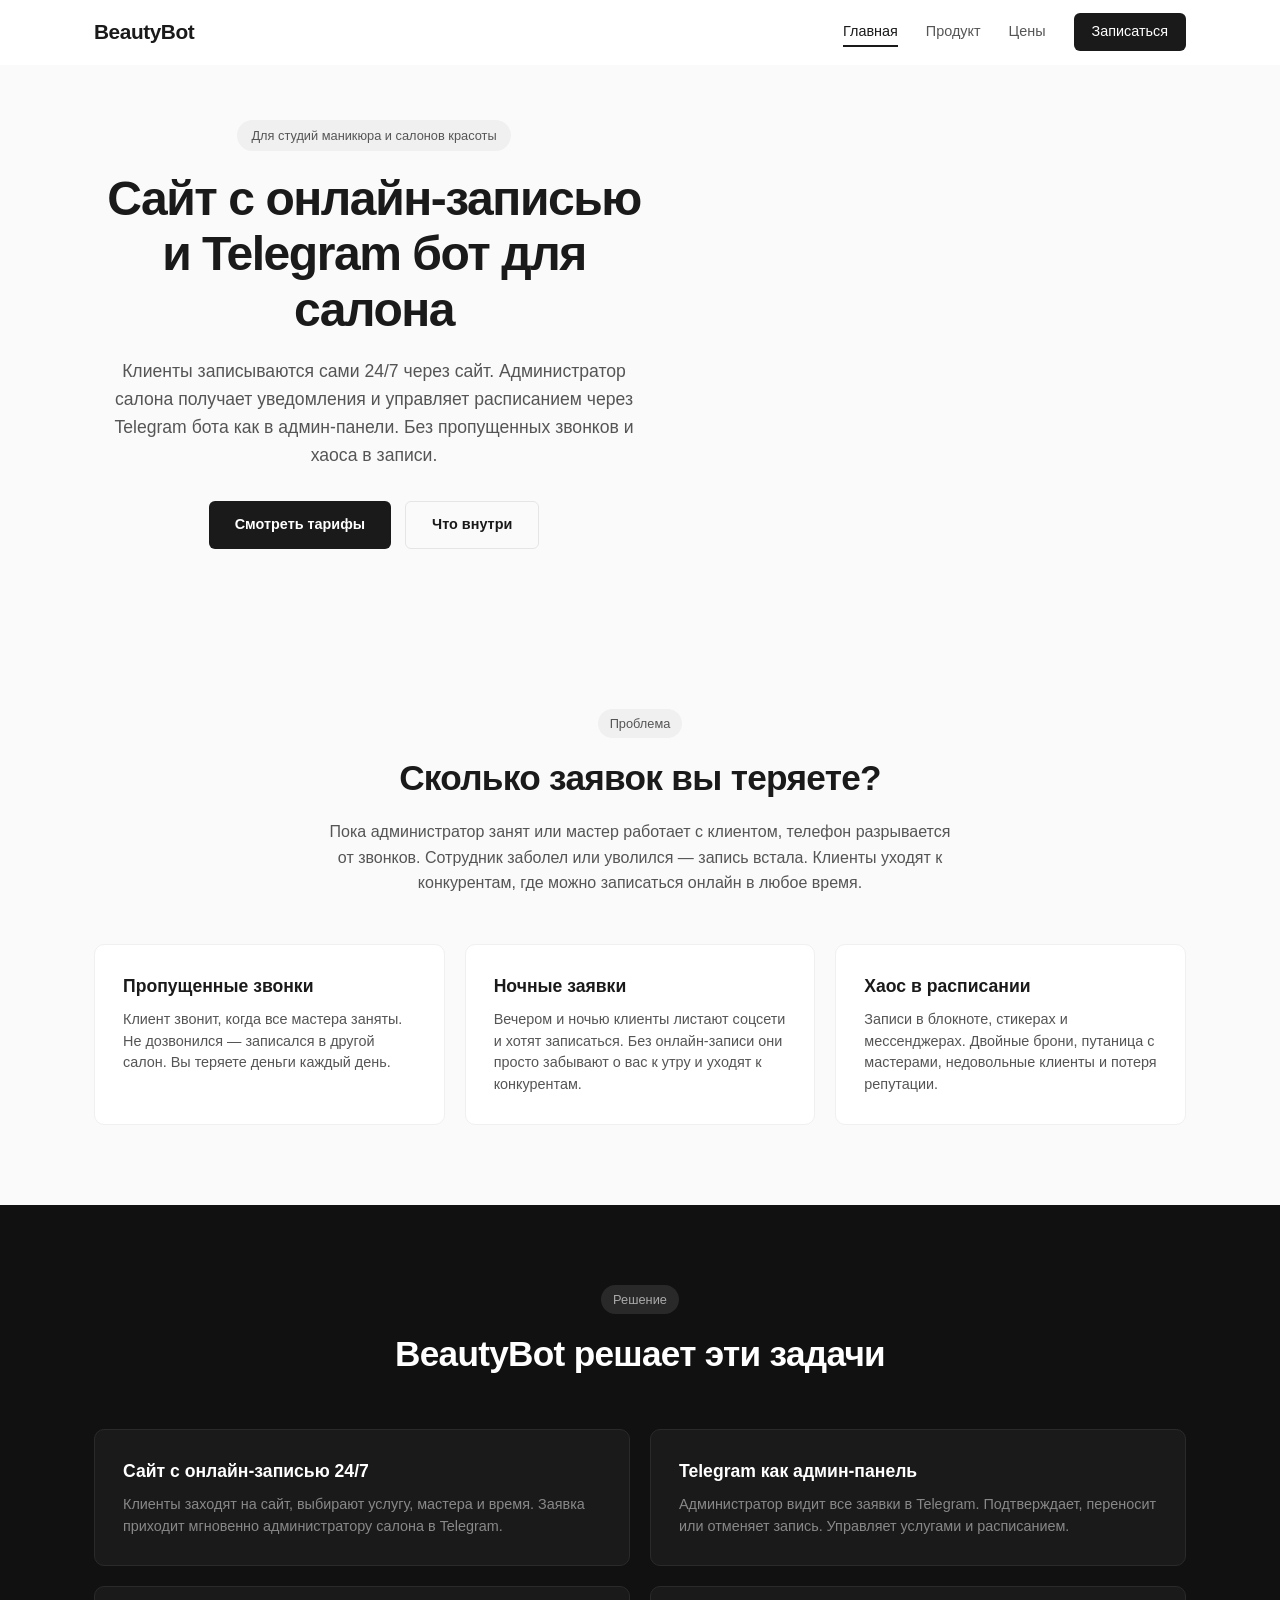
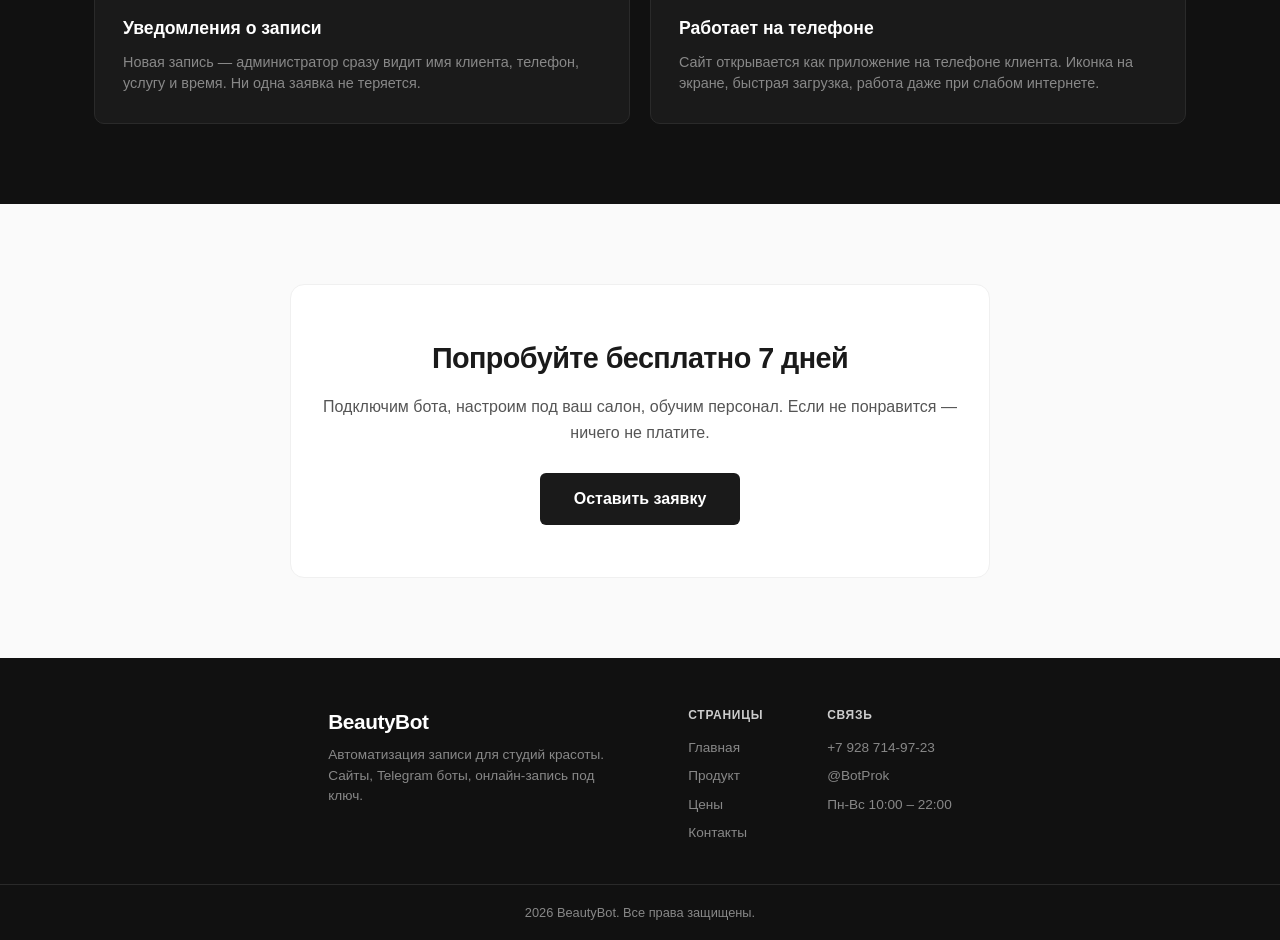
==== commit 1b790181: "Update index.html" ====
--- a/index.html
+++ b/index.html
@@ -30,7 +30,7 @@
         <!-- Hero Section -->
         <section class="hero hero--centered">
             <div class="container">
-                <div class="hero__content hero__content--full">
+                <div class="hero__content hero__content--center">
                     <span class="hero__badge fade-up">Для студий маникюра и салонов красоты</span>
                     <h1 class="hero__title fade-up delay-1">Сайт с онлайн-записью<br>и Telegram бот для салона</h1>
                     <p class="hero__text fade-up delay-2">Клиенты записываются сами 24/7 через сайт. Администратор салона получает уведомления и управляет расписанием через Telegram бота как в админ-панели. Без пропущенных звонков и хаоса в записи.</p>
--- a/styles.css
+++ b/styles.css
@@ -266,7 +266,19 @@
     gap: 14px;
     flex-wrap: wrap;
 }
-
+/* Hero Centered (без мокапа) */
+.hero--centered {
+    text-align: center;
+}
+
+.hero__content--full {
+    max-width: 700px;
+    margin: 0 auto;
+}
+
+.hero__actions {
+    justify-content: center;
+}
 /* Hero Visual */
 .hero__visual {
     display: flex;
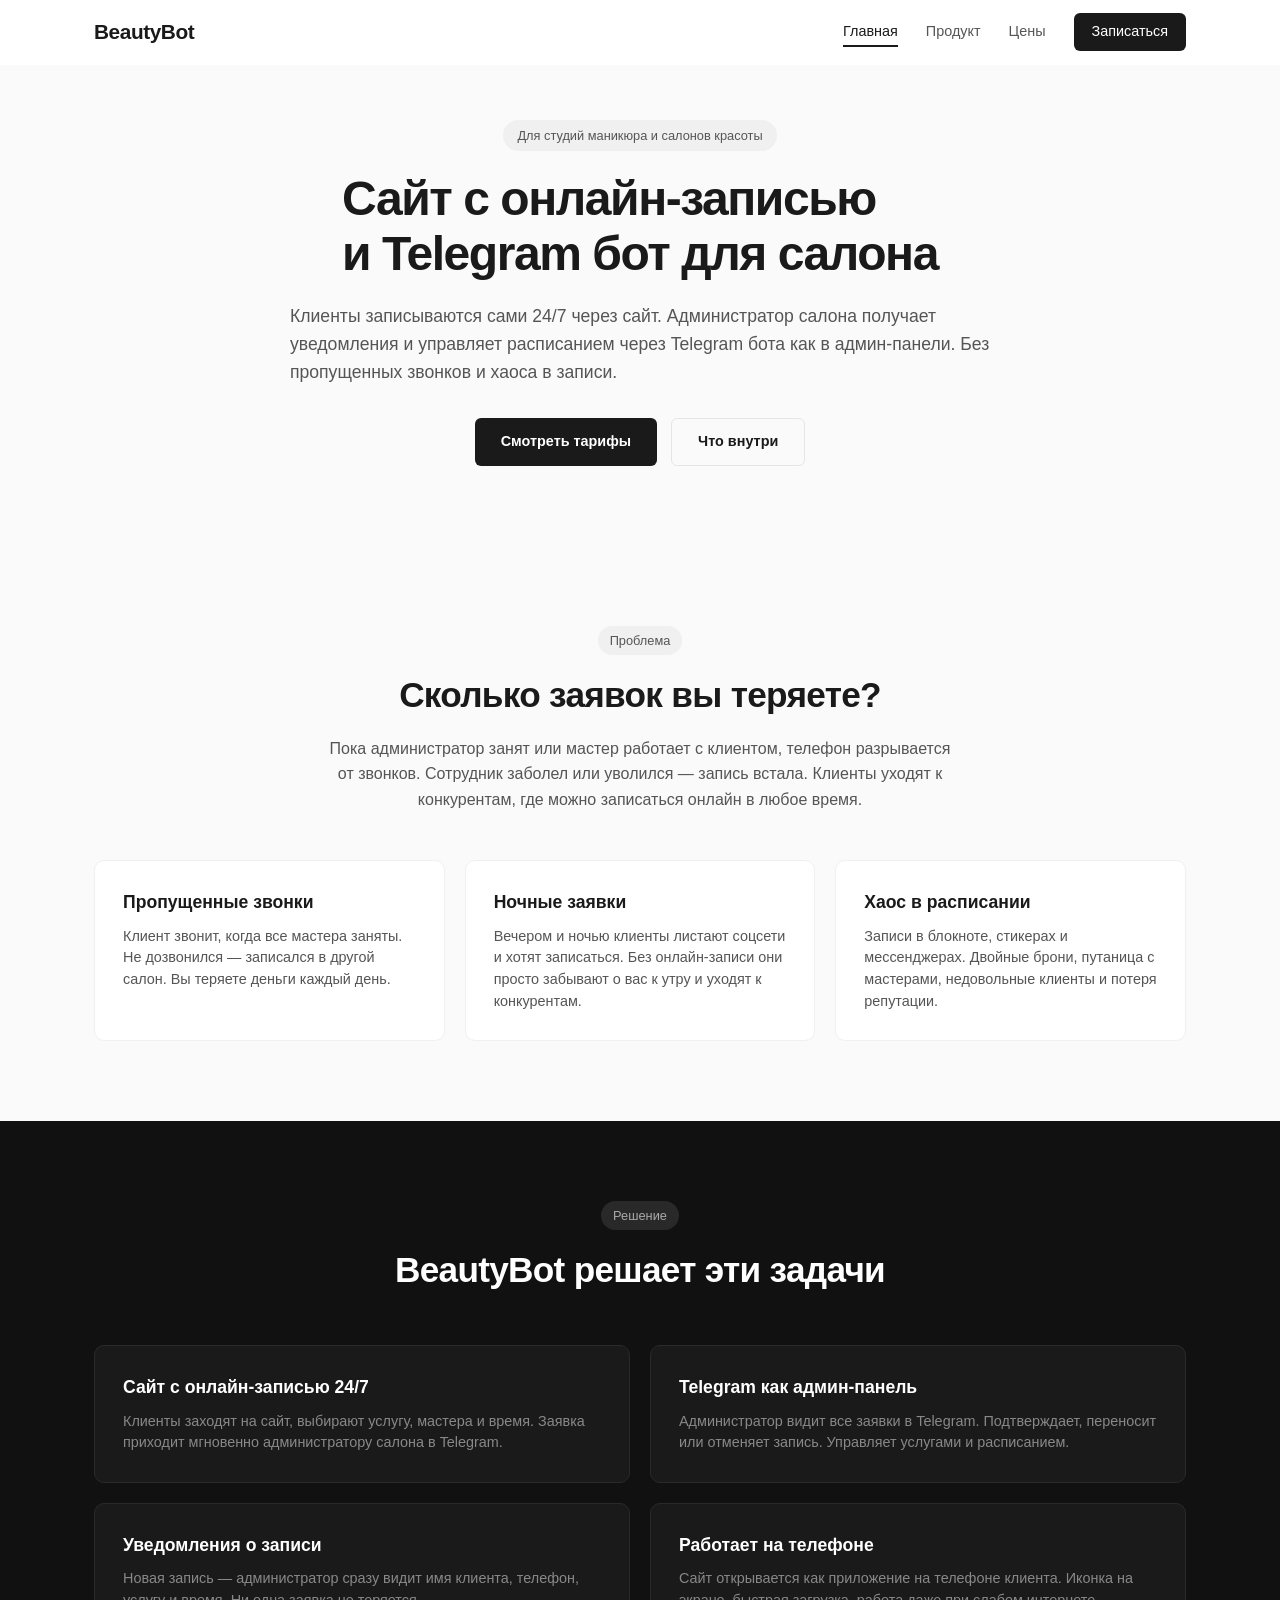
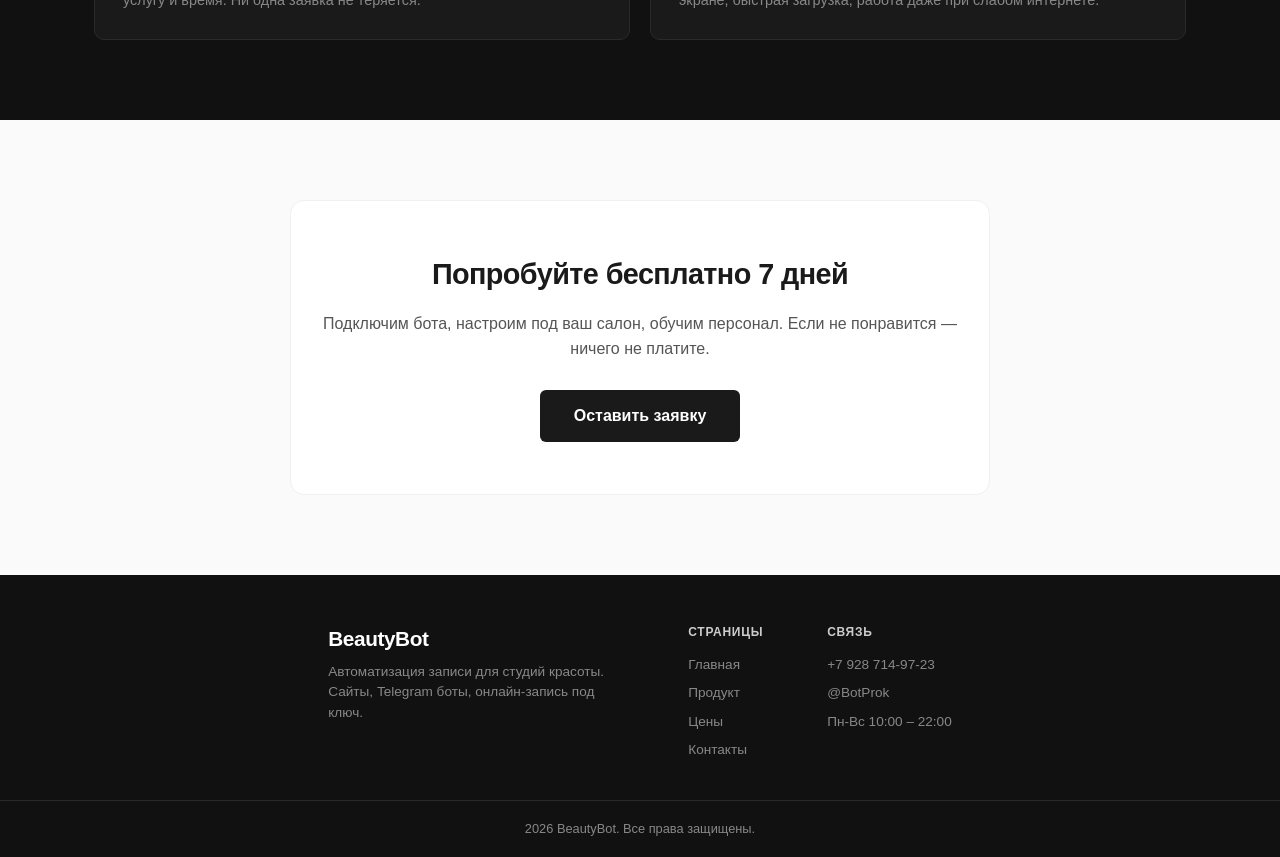
==== commit f7af466c: "Update index.html" ====
--- a/index.html
+++ b/index.html
@@ -28,7 +28,7 @@
 
     <main>
         <!-- Hero Section -->
-        <section class="hero hero--centered">
+        <section class="hero hero--compact">
             <div class="container">
                 <div class="hero__content hero__content--center">
                     <span class="hero__badge fade-up">Для студий маникюра и салонов красоты</span>
@@ -43,7 +43,7 @@
         </section>
 
         <!-- Problems Section -->
-        <section class="section">
+        <section class="section section--compact">
             <div class="container">
                 <div class="section__header fade-up">
                     <span class="section__tag">Проблема</span>
@@ -68,7 +68,7 @@
         </section>
 
         <!-- Solution Section -->
-        <section class="section section--dark">
+        <section class="section section--dark section--compact">
             <div class="container">
                 <div class="section__header fade-up">
                     <span class="section__tag section__tag--light">Решение</span>
@@ -96,7 +96,7 @@
         </section>
 
         <!-- CTA Section -->
-        <section class="section">
+        <section class="section section--compact">
             <div class="container">
                 <div class="cta-block fade-up">
                     <h2 class="cta-block__title">Попробуйте бесплатно 7 дней</h2>
--- a/styles.css
+++ b/styles.css
@@ -268,15 +268,22 @@
 }
 /* Hero Centered (без мокапа) */
 .hero--centered {
+    display: flex;
+    align-items: center;
+    justify-content: center;
     text-align: center;
-}
-
-.hero__content--full {
+    min-height: auto;
+}
+
+.hero__content--center {
     max-width: 700px;
     margin: 0 auto;
-}
-
-.hero__actions {
+    display: flex;
+    flex-direction: column;
+    align-items: center;
+}
+
+.hero__content--center .hero__actions {
     justify-content: center;
 }
 /* Hero Visual */
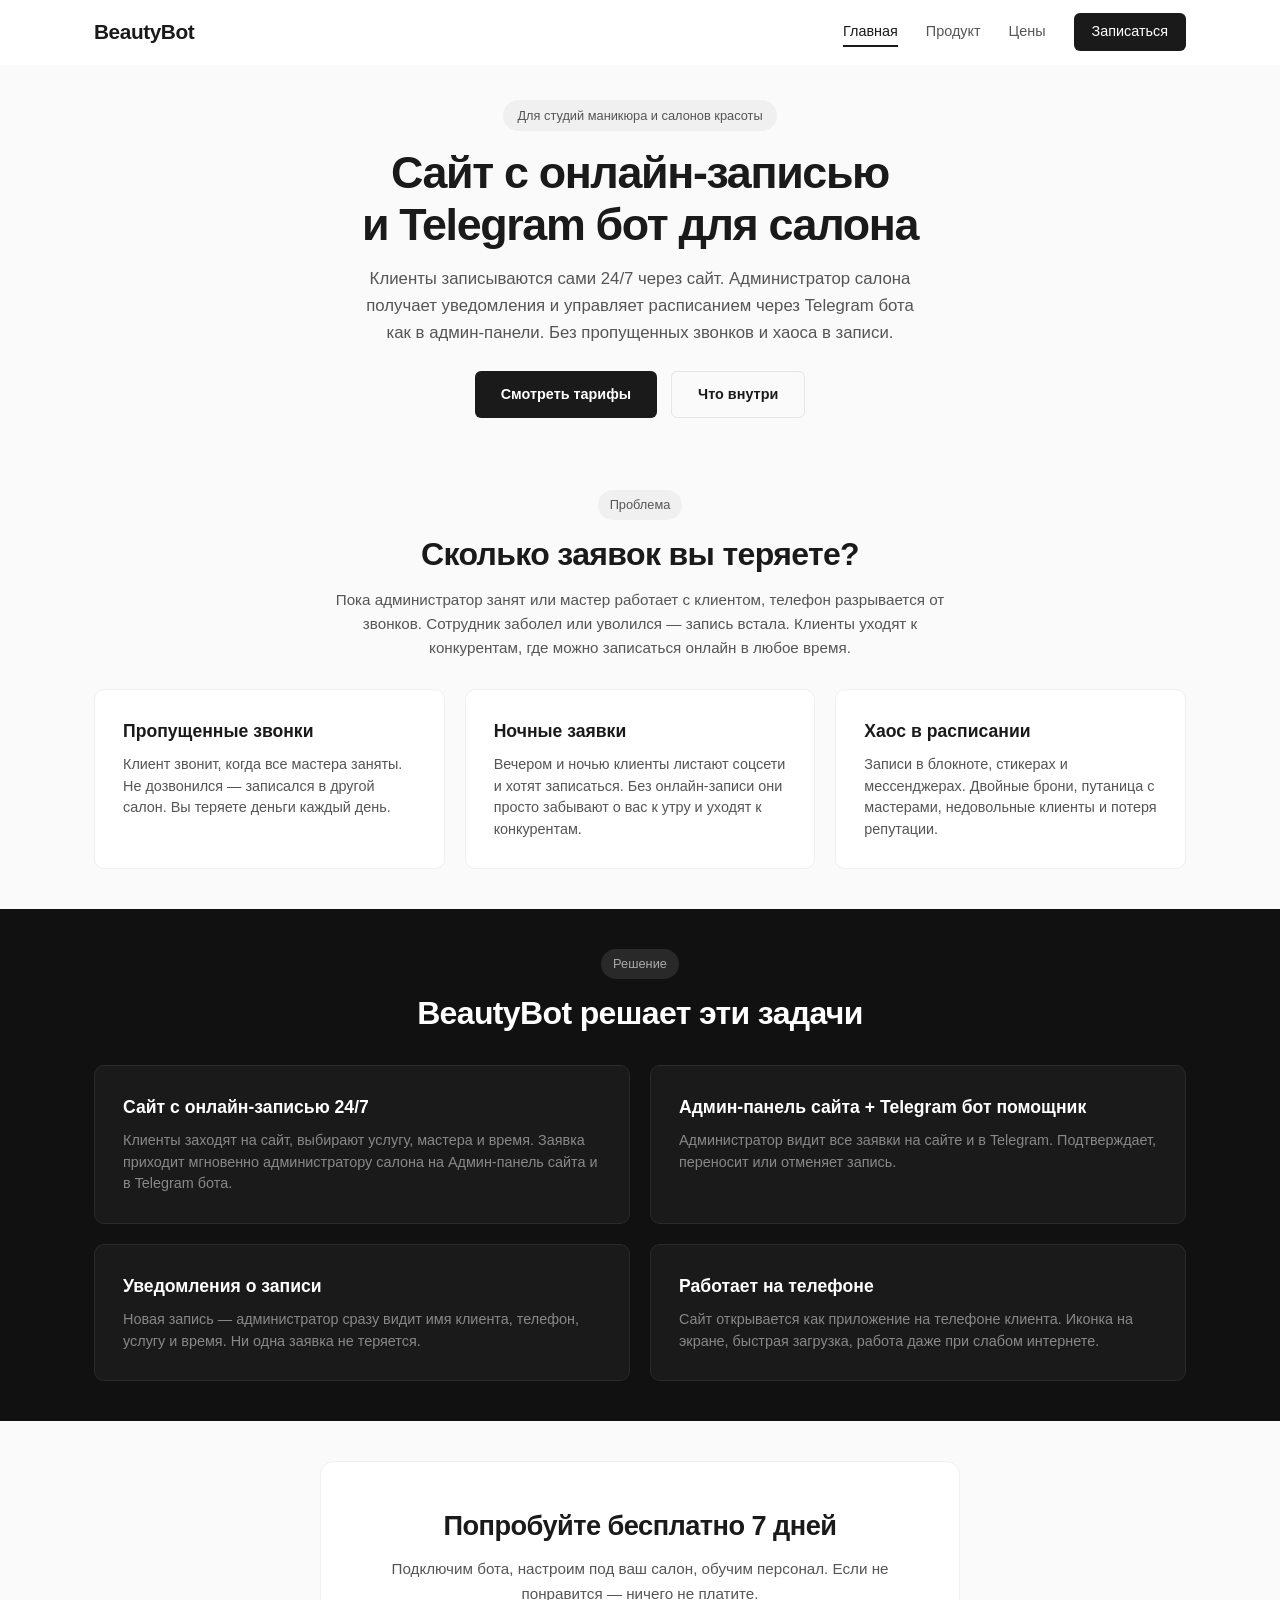
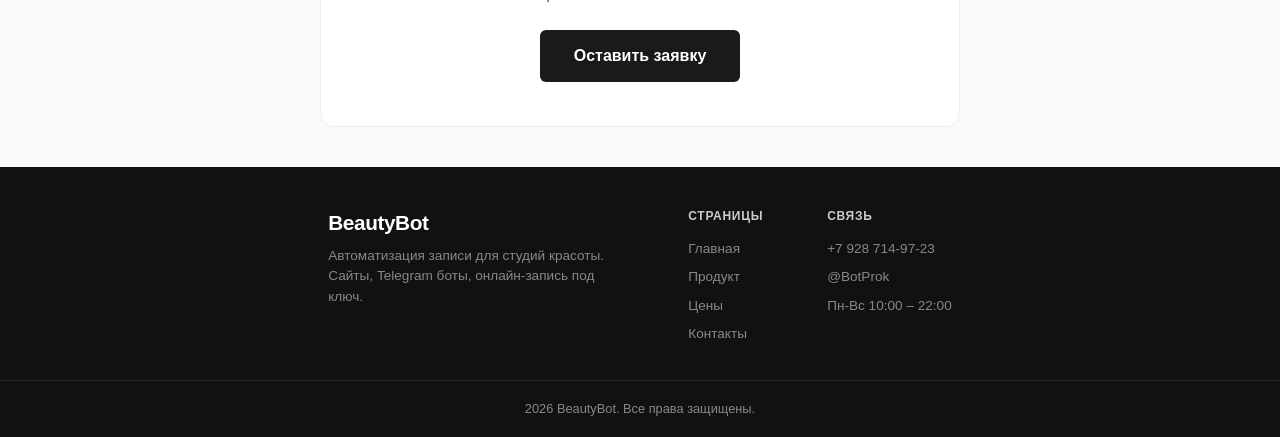
==== commit 42345af6: "Update index.html" ====
--- a/index.html
+++ b/index.html
@@ -77,11 +77,11 @@
                 <div class="features-grid fade-up">
                     <div class="feature-card">
                         <h3>Сайт с онлайн-записью 24/7</h3>
-                        <p>Клиенты заходят на сайт, выбирают услугу, мастера и время. Заявка приходит мгновенно администратору салона в Telegram.</p>
+                        <p>Клиенты заходят на сайт, выбирают услугу, мастера и время. Заявка приходит мгновенно администратору салона на Админ-панель сайта и в Telegram бота.</p>
                     </div>
                     <div class="feature-card">
-                        <h3>Telegram как админ-панель</h3>
-                        <p>Администратор видит все заявки в Telegram. Подтверждает, переносит или отменяет запись. Управляет услугами и расписанием.</p>
+                        <h3>Админ-панель сайта + Telegram бот помощник</h3>
+                        <p>Администратор видит все заявки на сайте и в Telegram. Подтверждает, переносит или отменяет запись.</p>
                     </div>
                     <div class="feature-card">
                         <h3>Уведомления о записи</h3>
--- a/styles.css
+++ b/styles.css
@@ -2,7 +2,6 @@
    BeautyBot — Основной CSS (общий для всех страниц)
    ============================================ */
 
-/* --- Reset & Base --- */
 *,
 *::before,
 *::after {
@@ -12,7 +11,6 @@
 }
 
 :root {
-    /* Colors */
     --color-bg: #FAFAFA;
     --color-surface: #FFFFFF;
     --color-text: #1A1A1A;
@@ -31,16 +29,12 @@
     --color-success-bg: #E8F5E9;
     --color-error: #C0392B;
     --color-error-bg: #FFF0F0;
-
-    /* Typography */
     --font-family: 'Inter', -apple-system, BlinkMacSystemFont, sans-serif;
-
-    /* Spacing */
     --container-max: 1140px;
     --container-padding: 24px;
     --section-gap: 80px;
-
-    /* Effects */
+    --section-gap-compact: 40px;
+    --section-gap-small: 32px;
     --radius-sm: 6px;
     --radius: 10px;
     --radius-lg: 14px;
@@ -218,20 +212,17 @@
 }
 
 /* --- Hero Section --- */
-.hero {
-    padding: 120px 0 80px;
-    overflow: hidden;
-}
-
-.hero__grid {
-    display: grid;
-    grid-template-columns: 1fr 1fr;
-    gap: 60px;
+.hero--compact {
+    padding: 100px 0 32px;
+    text-align: center;
+}
+
+.hero__content--center {
+    max-width: 680px;
+    margin: 0 auto;
+    display: flex;
+    flex-direction: column;
     align-items: center;
-}
-
-.hero__content {
-    max-width: 560px;
 }
 
 .hero__badge {
@@ -242,259 +233,31 @@
     font-size: 0.8rem;
     font-weight: 500;
     color: var(--color-text-secondary);
-    margin-bottom: 20px;
+    margin-bottom: 16px;
 }
 
 .hero__title {
-    font-size: 3rem;
+    font-size: 2.8rem;
     font-weight: 700;
     letter-spacing: -0.03em;
     line-height: 1.15;
-    margin-bottom: 20px;
+    margin-bottom: 16px;
     color: var(--color-text);
 }
 
 .hero__text {
-    font-size: 1.1rem;
+    font-size: 1.05rem;
     color: var(--color-text-secondary);
     line-height: 1.6;
-    margin-bottom: 32px;
+    margin-bottom: 24px;
+    max-width: 560px;
 }
 
 .hero__actions {
     display: flex;
     gap: 14px;
     flex-wrap: wrap;
-}
-/* Hero Centered (без мокапа) */
-.hero--centered {
-    display: flex;
-    align-items: center;
     justify-content: center;
-    text-align: center;
-    min-height: auto;
-}
-
-.hero__content--center {
-    max-width: 700px;
-    margin: 0 auto;
-    display: flex;
-    flex-direction: column;
-    align-items: center;
-}
-
-.hero__content--center .hero__actions {
-    justify-content: center;
-}
-/* Hero Visual */
-.hero__visual {
-    display: flex;
-    justify-content: center;
-    align-items: center;
-}
-
-/* Desktop Mockup */
-.hero__desktop-mockup {
-    display: flex;
-    align-items: center;
-    gap: 0;
-    position: relative;
-}
-
-.desktop-browser {
-    width: 320px;
-    background: #fff;
-    border-radius: 10px;
-    box-shadow: var(--shadow-lg);
-    overflow: hidden;
-    border: 1px solid var(--color-border-light);
-    flex-shrink: 0;
-}
-
-.desktop-browser__top {
-    height: 28px;
-    background: #E8E8E8;
-    display: flex;
-    align-items: center;
-    gap: 6px;
-    padding: 0 12px;
-}
-
-.desktop-browser__top span {
-    width: 8px;
-    height: 8px;
-    border-radius: 50%;
-    background: #CCC;
-}
-
-.desktop-browser__top span:nth-child(1) { background: #FF5F57; }
-.desktop-browser__top span:nth-child(2) { background: #FFBD2E; }
-.desktop-browser__top span:nth-child(3) { background: #28CA41; }
-
-.desktop-browser__content {
-    padding: 0;
-}
-
-.desktop-site__header {
-    padding: 10px 14px;
-    font-weight: 700;
-    font-size: 0.8rem;
-    border-bottom: 1px solid #F0F0F0;
-    color: #1A1A1A;
-}
-
-.desktop-site__body {
-    padding: 14px;
-}
-
-.desktop-site__title {
-    font-size: 0.85rem;
-    font-weight: 600;
-    margin-bottom: 10px;
-    color: #1A1A1A;
-}
-
-.desktop-site__grid {
-    display: flex;
-    flex-direction: column;
-    gap: 8px;
-}
-
-.desktop-site__card {
-    border: 1px solid #F0F0F0;
-    border-radius: 8px;
-    padding: 10px 12px;
-    display: flex;
-    align-items: center;
-    justify-content: space-between;
-    gap: 8px;
-}
-
-.desktop-site__card-title {
-    font-size: 0.65rem;
-    font-weight: 600;
-    color: #333;
-    flex: 1;
-}
-
-.desktop-site__card-price {
-    font-size: 0.65rem;
-    font-weight: 700;
-    color: #1A1A1A;
-    white-space: nowrap;
-}
-
-.desktop-site__card-btn {
-    font-size: 0.55rem;
-    font-weight: 600;
-    background: #1A1A1A;
-    color: #fff;
-    padding: 4px 8px;
-    border-radius: 4px;
-    white-space: nowrap;
-}
-
-/* Arrow */
-.hero__arrow {
-    display: flex;
-    align-items: center;
-    margin: 0 -4px;
-    z-index: 2;
-}
-
-.hero__arrow-line {
-    width: 28px;
-    height: 2px;
-    background: #1A1A1A;
-    position: relative;
-}
-
-.hero__arrow-head {
-    width: 0;
-    height: 0;
-    border-top: 6px solid transparent;
-    border-bottom: 6px solid transparent;
-    border-left: 10px solid #1A1A1A;
-}
-
-/* Telegram Mockup */
-.hero__telegram-mockup {
-    position: relative;
-    flex-shrink: 0;
-}
-
-.tg-phone {
-    width: 200px;
-    height: 300px;
-    background: #1A1A1A;
-    border-radius: 20px;
-    padding: 8px;
-    box-shadow: var(--shadow-lg);
-}
-
-.tg-phone__screen {
-    width: 100%;
-    height: 100%;
-    background: #fff;
-    border-radius: 12px;
-    overflow: hidden;
-    display: flex;
-    flex-direction: column;
-}
-
-.tg-phone__header {
-    padding: 8px 10px;
-    background: #2AABEE;
-    color: #fff;
-    font-size: 0.55rem;
-    font-weight: 600;
-    text-align: center;
-}
-
-.tg-phone__chat {
-    flex: 1;
-    padding: 8px;
-    display: flex;
-    flex-direction: column;
-    gap: 5px;
-    overflow: hidden;
-}
-
-.tg-phone__msg {
-    padding: 5px 8px;
-    border-radius: 8px;
-    font-size: 0.5rem;
-    max-width: 85%;
-    line-height: 1.3;
-}
-
-.tg-phone__msg--bot {
-    background: #F0F0F0;
-    align-self: flex-start;
-    color: #333;
-}
-
-.tg-phone__msg--admin {
-    background: #2AABEE;
-    color: #fff;
-    align-self: flex-end;
-    font-weight: 600;
-    cursor: pointer;
-}
-
-.tg-badge {
-    position: absolute;
-    bottom: -14px;
-    left: 50%;
-    transform: translateX(-50%);
-    background: #2AABEE;
-    color: #fff;
-    padding: 4px 10px;
-    border-radius: 12px;
-    font-size: 0.6rem;
-    font-weight: 600;
-    white-space: nowrap;
-    box-shadow: var(--shadow);
 }
 
 /* --- Buttons --- */
@@ -550,6 +313,14 @@
     padding: var(--section-gap) 0;
 }
 
+.section--compact {
+    padding: var(--section-gap-compact) 0;
+}
+
+.section--small {
+    padding: var(--section-gap-small) 0;
+}
+
 .section--dark {
     background: var(--color-dark-bg);
     color: #fff;
@@ -557,7 +328,7 @@
 
 .section__header {
     text-align: center;
-    margin-bottom: 48px;
+    margin-bottom: 28px;
     max-width: 640px;
     margin-left: auto;
     margin-right: auto;
@@ -571,7 +342,7 @@
     font-size: 0.8rem;
     font-weight: 500;
     color: var(--color-text-secondary);
-    margin-bottom: 14px;
+    margin-bottom: 10px;
 }
 
 .section__tag--light {
@@ -580,10 +351,10 @@
 }
 
 .section__title {
-    font-size: 2.2rem;
+    font-size: 2rem;
     font-weight: 700;
     letter-spacing: -0.02em;
-    margin-bottom: 14px;
+    margin-bottom: 10px;
 }
 
 .section__title--light {
@@ -591,7 +362,7 @@
 }
 
 .section__subtitle {
-    font-size: 1rem;
+    font-size: 0.95rem;
     color: var(--color-text-secondary);
     line-height: 1.6;
 }
@@ -672,40 +443,40 @@
     background: var(--color-surface);
     border: 1px solid var(--color-border-light);
     border-radius: var(--radius-lg);
-    padding: 52px 32px;
-    max-width: 700px;
+    padding: 44px 32px;
+    max-width: 640px;
     margin: 0 auto;
 }
 
 .cta-block__title {
-    font-size: 1.8rem;
+    font-size: 1.7rem;
     font-weight: 700;
     letter-spacing: -0.02em;
-    margin-bottom: 14px;
+    margin-bottom: 10px;
 }
 
 .cta-block__text {
-    font-size: 1rem;
-    color: var(--color-text-secondary);
-    margin-bottom: 28px;
+    font-size: 0.95rem;
+    color: var(--color-text-secondary);
+    margin-bottom: 24px;
     line-height: 1.6;
 }
 
 /* --- Page Header --- */
 .page-header {
-    padding: 120px 0 40px;
+    padding: 100px 0 24px;
     text-align: center;
 }
 
 .page-header__title {
-    font-size: 2.5rem;
+    font-size: 2.4rem;
     font-weight: 700;
     letter-spacing: -0.03em;
-    margin-bottom: 14px;
+    margin-bottom: 8px;
 }
 
 .page-header__text {
-    font-size: 1.05rem;
+    font-size: 1rem;
     color: var(--color-text-secondary);
     max-width: 500px;
     margin: 0 auto;
@@ -1027,15 +798,39 @@
 .contact-grid {
     display: grid;
     grid-template-columns: 1fr 1fr;
-    gap: 40px;
+    gap: 32px;
     align-items: start;
+}
+
+.contact-grid--equal {
+    align-items: stretch;
+}
+
+.contact-grid--equal .contact-info,
+.contact-grid--equal .contact-form {
+    display: flex;
+    flex-direction: column;
+}
+
+.contact-grid--equal .contact-info__note {
+    margin-top: auto;
+}
+
+.contact-grid--equal .form {
+    display: flex;
+    flex-direction: column;
+    flex: 1;
+}
+
+.contact-grid--equal .form .btn {
+    margin-top: auto;
 }
 
 .contact-info {
     background: var(--color-surface);
     border: 1px solid var(--color-border-light);
     border-radius: var(--radius-lg);
-    padding: 32px;
+    padding: 28px;
 }
 
 .contact-info__title {
@@ -1047,11 +842,11 @@
 .contact-info__text {
     font-size: 0.9rem;
     color: var(--color-text-secondary);
-    margin-bottom: 24px;
+    margin-bottom: 20px;
 }
 
 .contact-info__item {
-    margin-bottom: 18px;
+    margin-bottom: 16px;
 }
 
 .contact-info__label {
@@ -1075,8 +870,8 @@
 }
 
 .contact-info__note {
-    margin-top: 24px;
-    padding-top: 20px;
+    margin-top: 20px;
+    padding-top: 16px;
     border-top: 1px solid var(--color-border-light);
     font-size: 0.85rem;
     color: var(--color-text-secondary);
@@ -1087,7 +882,7 @@
     background: var(--color-surface);
     border: 1px solid var(--color-border-light);
     border-radius: var(--radius-lg);
-    padding: 32px;
+    padding: 28px;
 }
 
 .contact-form__title {
@@ -1099,12 +894,12 @@
 .contact-form__text {
     font-size: 0.9rem;
     color: var(--color-text-secondary);
-    margin-bottom: 24px;
+    margin-bottom: 20px;
 }
 
 /* --- Form --- */
 .form__group {
-    margin-bottom: 18px;
+    margin-bottom: 16px;
 }
 
 .form__label {
@@ -1136,7 +931,7 @@
 }
 
 .form__textarea {
-    min-height: 100px;
+    min-height: 90px;
     resize: vertical;
 }
 
@@ -1165,7 +960,7 @@
 /* --- Footer --- */
 .footer {
     background: var(--color-dark-bg);
-    padding: 48px 0 0;
+    padding: 40px 0 0;
     margin-top: auto;
 }
 
@@ -1174,7 +969,7 @@
     justify-content: center;
     align-items: flex-start;
     gap: 80px;
-    padding-bottom: 32px;
+    padding-bottom: 28px;
 }
 
 .footer__brand {
@@ -1253,8 +1048,8 @@
 
 /* --- Responsive --- */
 @media (max-width: 1024px) {
-    .hero__title { font-size: 2.5rem; }
-    .section__title { font-size: 1.8rem; }
+    .hero__title { font-size: 2.3rem; }
+    .section__title { font-size: 1.7rem; }
     .steps-grid { grid-template-columns: repeat(3, 1fr); }
     .footer__inner { gap: 48px; }
     .footer__links { gap: 40px; }
@@ -1263,9 +1058,6 @@
 }
 
 @media (max-width: 900px) {
-    .hero__grid { grid-template-columns: 1fr; gap: 40px; }
-    .hero__visual { order: -1; }
-    .hero__desktop-mockup { transform: scale(0.75); justify-content: center; }
     .features-grid { grid-template-columns: 1fr 1fr; }
     .product-grid { grid-template-columns: 1fr 1fr; }
     .pricing-grid--two { grid-template-columns: 1fr; max-width: 500px; }
@@ -1307,8 +1099,9 @@
     
     .burger { display: flex; }
     
-    .hero { padding: 100px 0 48px; }
-    .hero__title { font-size: 2rem; }
+    .hero--compact { padding: 90px 0 28px; }
+    .hero__title { font-size: 1.9rem; }
+    .hero__text { font-size: 0.95rem; }
     
     .problems-grid { grid-template-columns: 1fr; }
     .features-grid { grid-template-columns: 1fr; }
@@ -1317,21 +1110,20 @@
     .faq-grid { grid-template-columns: 1fr; }
     .included-grid { grid-template-columns: 1fr; }
     
-    .section { padding: 48px 0; }
-    .section__title { font-size: 1.6rem; }
-    .page-header { padding: 100px 0 28px; }
-    .page-header__title { font-size: 2rem; }
+    .section--compact { padding: 32px 0; }
+    .section--small { padding: 24px 0; }
+    .section__title { font-size: 1.5rem; }
+    .page-header { padding: 90px 0 20px; }
+    .page-header__title { font-size: 1.8rem; }
     
-    .cta-block { padding: 36px 20px; }
-    .cta-block__title { font-size: 1.5rem; }
-    
-    .pricing-grid--two { max-width: 400px; }
+    .cta-block { padding: 32px 20px; }
+    .cta-block__title { font-size: 1.4rem; }
     
     .footer__inner { 
         flex-direction: column; 
         text-align: center; 
         align-items: center;
-        gap: 28px;
+        gap: 24px;
     }
     .footer__brand { max-width: 100%; text-align: center; }
     .footer__links { gap: 32px; }
@@ -1339,9 +1131,8 @@
 
 @media (max-width: 420px) {
     :root { --container-padding: 16px; }
-    .hero__title { font-size: 1.7rem; }
-    .hero__text { font-size: 0.95rem; }
+    .hero__title { font-size: 1.6rem; }
+    .hero__text { font-size: 0.9rem; }
     .hero__actions { flex-direction: column; }
-    .hero__desktop-mockup { transform: scale(0.55); }
     .footer__links { flex-direction: column; gap: 20px; text-align: center; }
 }
